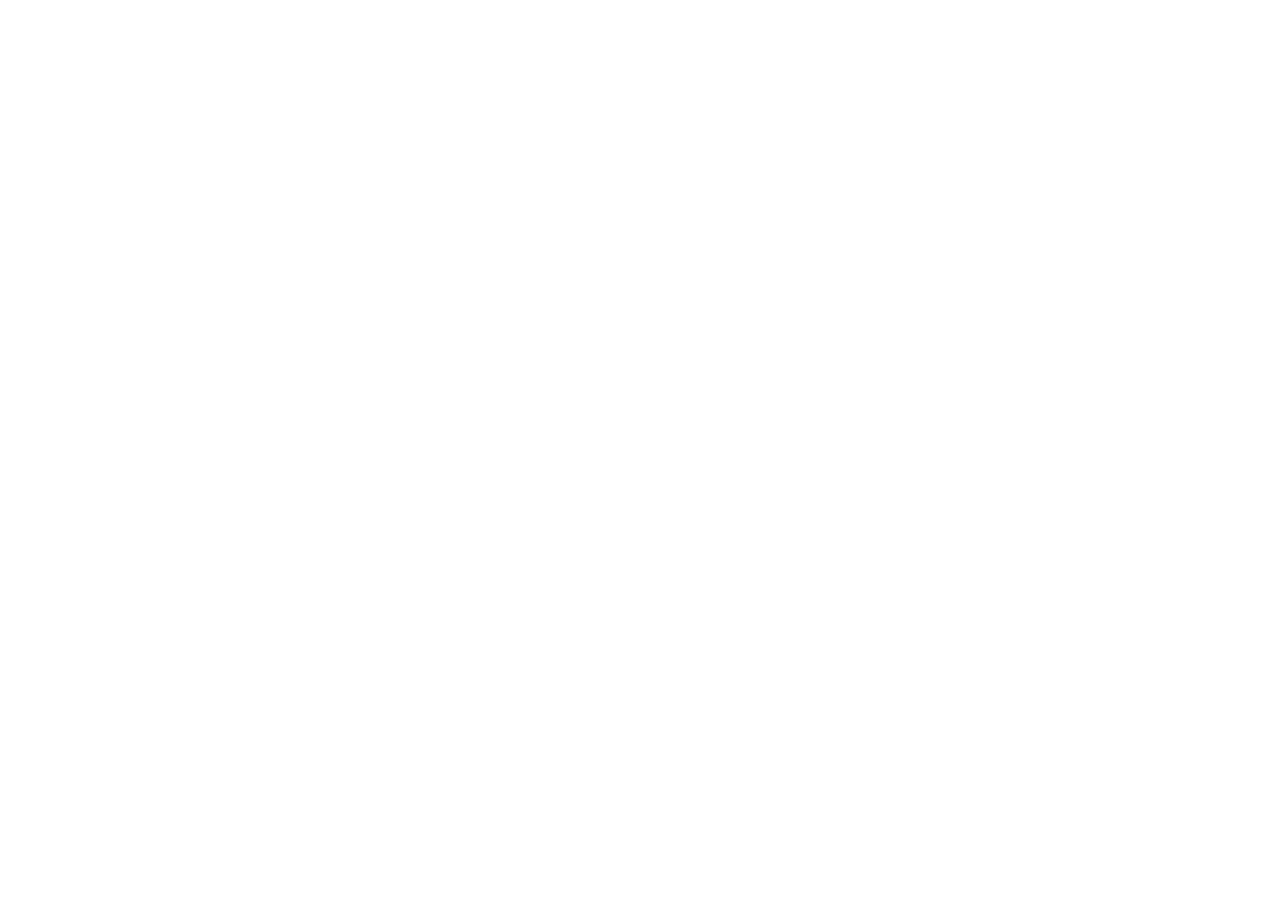
==== index.html @ 3d074563 "init project" ====
<!DOCTYPE html>
<html lang="en">

<head>
    <meta charset="UTF-8">
    <meta http-equiv="X-UA-Compatible" content="IE=edge">
    <meta name="viewport" content="width=device-width, initial-scale=1.0">
    <title>Document</title>
</head>

<body>

</body>

</html>
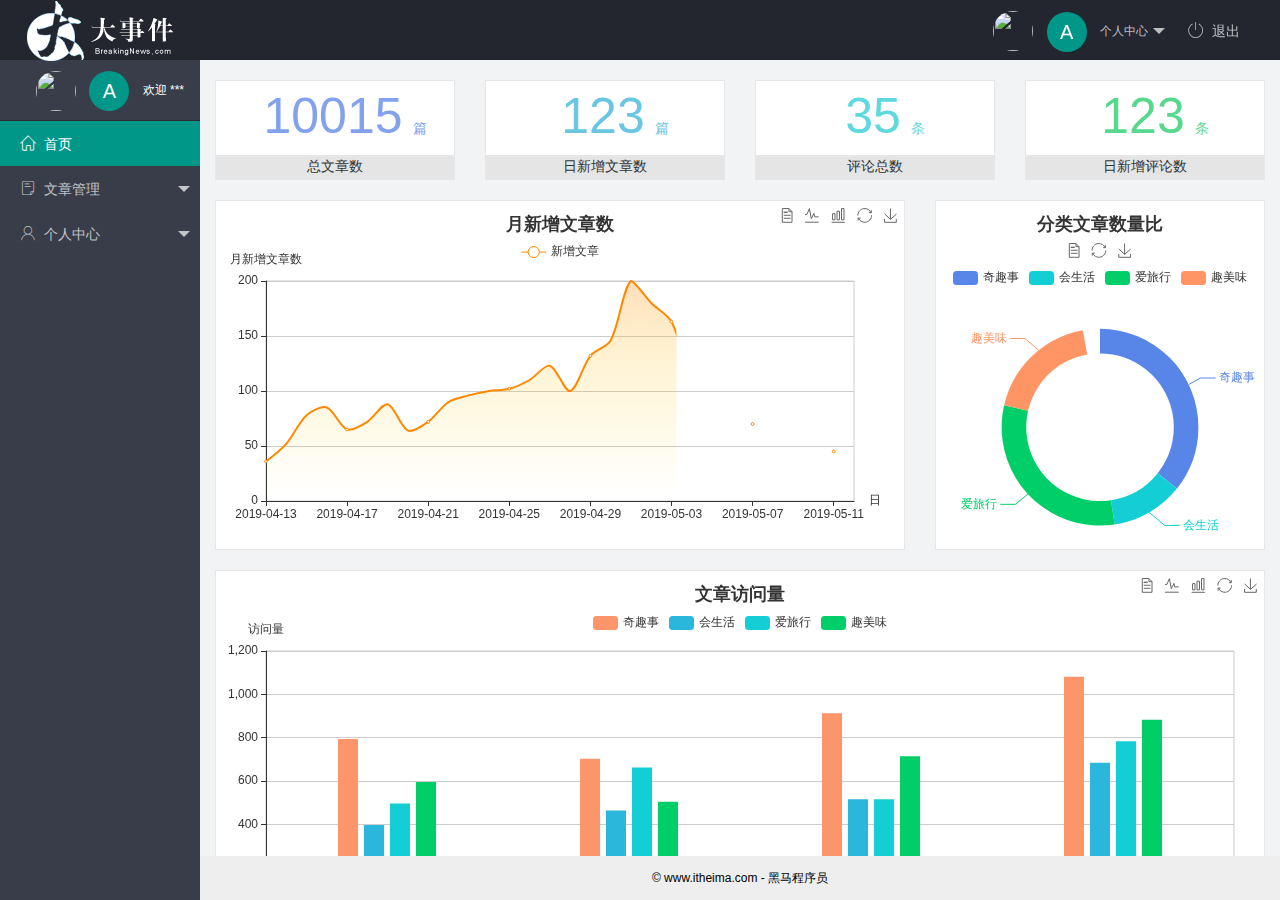
==== commit a4556f79: "init project" ====
--- a/index.html
+++ b/index.html
@@ -5,11 +5,103 @@
     <meta charset="UTF-8">
     <meta http-equiv="X-UA-Compatible" content="IE=edge">
     <meta name="viewport" content="width=device-width, initial-scale=1.0">
-    <title>Document</title>
+    <title>后台主页</title>
+    <!-- 导入 layui 的样式表 -->
+    <link rel="stylesheet" href="/assets/lib/layui/css/layui.css">
+    <!-- 导入第三方图标库 -->
+    <link rel="stylesheet" href="/assets/fonts/iconfont.css">
+    <!-- 导入自己的样式表 -->
+    <link rel="stylesheet" href="/assets/css/index.css">
 </head>
 
-<body>
+<body class="layui-layout-body">
+    <div class="layui-layout layui-layout-admin">
+        <div class="layui-header">
+            <div class="layui-logo">
+                <img src="/assets/images/logo.png" alt="" />
+            </div>
+            <!-- 头部区域（可配合layui已有的水平导航） -->
+            <ul class="layui-nav layui-layout-right">
+                <li class="layui-nav-item">
+                    <a href="javascript:;" class="userinfo">
+                        <img src="http://t.cn/RCzsdCq" class="layui-nav-img" />
+                        <span class="text-avatar">A</span>
+                        个人中心
+                    </a>
+                    <dl class="layui-nav-child">
+                        <dd><a href="">基本资料</a></dd>
+                        <dd><a href="">更换头像</a></dd>
+                        <dd><a href="">重置密码</a></dd>
+                    </dl>
+                </li>
+                <li class="layui-nav-item">
+                    <a href=""><span class="iconfont icon-tuichu"></span>退出</a>
+                </li>
+            </ul>
+        </div>
 
+        <div class="layui-side layui-bg-black">
+            <div class="layui-side-scroll">
+                <div class="userinfo">
+                    <img src="http://t.cn/RCzsdCq" class="layui-nav-img" />
+                    <span class="text-avatar">A</span>
+                    <span id="welcome">欢迎 ***</span>
+                </div>
+                <!-- 左侧导航区域（可配合layui已有的垂直导航） -->
+                <ul class="layui-nav layui-nav-tree" lay-shrink="all">
+                    <li class="layui-nav-item layui-this">
+                        <a href="/home/dashboard.html" target="fm"><span class="iconfont icon-home"></span>首页</a>
+                    </li>
+                    <li class="layui-nav-item">
+                        <a class="" href="javascript:;"><span class="iconfont icon-16"></span>文章管理</a>
+                        <dl class="layui-nav-child">
+                            <dd>
+                                <a href="javascript:;"><i class="layui-icon layui-icon-app"></i>文章类别</a>
+                            </dd>
+                            <dd>
+                                <a href="javascript:;"><i class="layui-icon layui-icon-app"></i>文章列表</a>
+                            </dd>
+                            <dd>
+                                <a href="javascript:;"><i class="layui-icon layui-icon-app"></i>发布文章</a>
+                            </dd>
+                        </dl>
+                    </li>
+                    <li class="layui-nav-item">
+                        <a href="javascript:;"><span class="iconfont icon-user"></span>个人中心</a>
+                        <dl class="layui-nav-child">
+                            <dd>
+                                <a href="javascript:;"><i class="layui-icon layui-icon-app"></i>基本资料</a>
+                            </dd>
+                            <dd>
+                                <a href="javascript:;"><i class="layui-icon layui-icon-app"></i>更换头像</a>
+                            </dd>
+                            <dd>
+                                <a href="javascript:;"><i class="layui-icon layui-icon-app"></i>重置密码</a>
+                            </dd>
+                        </dl>
+                    </li>
+                </ul>
+            </div>
+        </div>
+
+        <div class="layui-body">
+            <!-- 内容主体区域 -->
+            <iframe name="fm" src="/home/dashboard.html" frameborder="0"></iframe>
+        </div>
+
+        <div class="layui-footer">
+            <!-- 底部固定区域 -->
+            © www.itheima.com - 黑马程序员
+        </div>
+    </div>
+    <!-- 导入 layui 的JS文件 -->
+    <script src="/assets/lib/layui/layui.all.js"></script>
+    <!-- 导入 jQuery -->
+    <script src="/assets/lib/jquery.js"></script>
+    <!-- 导入自己封装的 baseAPI  -->
+    <script src="/assets/js/baseAPI.js"></script>
+    <!-- 导入自己的 js 文件 -->
+    <script src="/assets/js/index.js"></script>
 </body>
 
 </html>--- a/assets/lib/layui/css/layui.css
+++ b/assets/lib/layui/css/layui.css
@@ -0,0 +1,2 @@
+/** layui-v2.5.5 MIT License By https://www.layui.com */
+ .layui-inline,img{display:inline-block;vertical-align:middle}h1,h2,h3,h4,h5,h6{font-weight:400}.layui-edge,.layui-header,.layui-inline,.layui-main{position:relative}.layui-body,.layui-edge,.layui-elip{overflow:hidden}.layui-btn,.layui-edge,.layui-inline,img{vertical-align:middle}.layui-btn,.layui-disabled,.layui-icon,.layui-unselect{-moz-user-select:none;-webkit-user-select:none;-ms-user-select:none}.layui-elip,.layui-form-checkbox span,.layui-form-pane .layui-form-label{text-overflow:ellipsis;white-space:nowrap}.layui-breadcrumb,.layui-tree-btnGroup{visibility:hidden}blockquote,body,button,dd,div,dl,dt,form,h1,h2,h3,h4,h5,h6,input,li,ol,p,pre,td,textarea,th,ul{margin:0;padding:0;-webkit-tap-highlight-color:rgba(0,0,0,0)}a:active,a:hover{outline:0}img{border:none}li{list-style:none}table{border-collapse:collapse;border-spacing:0}h4,h5,h6{font-size:100%}button,input,optgroup,option,select,textarea{font-family:inherit;font-size:inherit;font-style:inherit;font-weight:inherit;outline:0}pre{white-space:pre-wrap;white-space:-moz-pre-wrap;white-space:-pre-wrap;white-space:-o-pre-wrap;word-wrap:break-word}body{line-height:24px;font:14px Helvetica Neue,Helvetica,PingFang SC,Tahoma,Arial,sans-serif}hr{height:1px;margin:10px 0;border:0;clear:both}a{color:#333;text-decoration:none}a:hover{color:#777}a cite{font-style:normal;*cursor:pointer}.layui-border-box,.layui-border-box *{box-sizing:border-box}.layui-box,.layui-box *{box-sizing:content-box}.layui-clear{clear:both;*zoom:1}.layui-clear:after{content:'\20';clear:both;*zoom:1;display:block;height:0}.layui-inline{*display:inline;*zoom:1}.layui-edge{display:inline-block;width:0;height:0;border-width:6px;border-style:dashed;border-color:transparent}.layui-edge-top{top:-4px;border-bottom-color:#999;border-bottom-style:solid}.layui-edge-right{border-left-color:#999;border-left-style:solid}.layui-edge-bottom{top:2px;border-top-color:#999;border-top-style:solid}.layui-edge-left{border-right-color:#999;border-right-style:solid}.layui-disabled,.layui-disabled:hover{color:#d2d2d2!important;cursor:not-allowed!important}.layui-circle{border-radius:100%}.layui-show{display:block!important}.layui-hide{display:none!important}@font-face{font-family:layui-icon;src:url(../font/iconfont.eot?v=250);src:url(../font/iconfont.eot?v=250#iefix) format('embedded-opentype'),url(../font/iconfont.woff2?v=250) format('woff2'),url(../font/iconfont.woff?v=250) format('woff'),url(../font/iconfont.ttf?v=250) format('truetype'),url(../font/iconfont.svg?v=250#layui-icon) format('svg')}.layui-icon{font-family:layui-icon!important;font-size:16px;font-style:normal;-webkit-font-smoothing:antialiased;-moz-osx-font-smoothing:grayscale}.layui-icon-reply-fill:before{content:"\e611"}.layui-icon-set-fill:before{content:"\e614"}.layui-icon-menu-fill:before{content:"\e60f"}.layui-icon-search:before{content:"\e615"}.layui-icon-share:before{content:"\e641"}.layui-icon-set-sm:before{content:"\e620"}.layui-icon-engine:before{content:"\e628"}.layui-icon-close:before{content:"\1006"}.layui-icon-close-fill:before{content:"\1007"}.layui-icon-chart-screen:before{content:"\e629"}.layui-icon-star:before{content:"\e600"}.layui-icon-circle-dot:before{content:"\e617"}.layui-icon-chat:before{content:"\e606"}.layui-icon-release:before{content:"\e609"}.layui-icon-list:before{content:"\e60a"}.layui-icon-chart:before{content:"\e62c"}.layui-icon-ok-circle:before{content:"\1005"}.layui-icon-layim-theme:before{content:"\e61b"}.layui-icon-table:before{content:"\e62d"}.layui-icon-right:before{content:"\e602"}.layui-icon-left:before{content:"\e603"}.layui-icon-cart-simple:before{content:"\e698"}.layui-icon-face-cry:before{content:"\e69c"}.layui-icon-face-smile:before{content:"\e6af"}.layui-icon-survey:before{content:"\e6b2"}.layui-icon-tree:before{content:"\e62e"}.layui-icon-upload-circle:before{content:"\e62f"}.layui-icon-add-circle:before{content:"\e61f"}.layui-icon-download-circle:before{content:"\e601"}.layui-icon-templeate-1:before{content:"\e630"}.layui-icon-util:before{content:"\e631"}.layui-icon-face-surprised:before{content:"\e664"}.layui-icon-edit:before{content:"\e642"}.layui-icon-speaker:before{content:"\e645"}.layui-icon-down:before{content:"\e61a"}.layui-icon-file:before{content:"\e621"}.layui-icon-layouts:before{content:"\e632"}.layui-icon-rate-half:before{content:"\e6c9"}.layui-icon-add-circle-fine:before{content:"\e608"}.layui-icon-prev-circle:before{content:"\e633"}.layui-icon-read:before{content:"\e705"}.layui-icon-404:before{content:"\e61c"}.layui-icon-carousel:before{content:"\e634"}.layui-icon-help:before{content:"\e607"}.layui-icon-code-circle:before{content:"\e635"}.layui-icon-water:before{content:"\e636"}.layui-icon-username:before{content:"\e66f"}.layui-icon-find-fill:before{content:"\e670"}.layui-icon-about:before{content:"\e60b"}.layui-icon-location:before{content:"\e715"}.layui-icon-up:before{content:"\e619"}.layui-icon-pause:before{content:"\e651"}.layui-icon-date:before{content:"\e637"}.layui-icon-layim-uploadfile:before{content:"\e61d"}.layui-icon-delete:before{content:"\e640"}.layui-icon-play:before{content:"\e652"}.layui-icon-top:before{content:"\e604"}.layui-icon-friends:before{content:"\e612"}.layui-icon-refresh-3:before{content:"\e9aa"}.layui-icon-ok:before{content:"\e605"}.layui-icon-layer:before{content:"\e638"}.layui-icon-face-smile-fine:before{content:"\e60c"}.layui-icon-dollar:before{content:"\e659"}.layui-icon-group:before{content:"\e613"}.layui-icon-layim-download:before{content:"\e61e"}.layui-icon-picture-fine:before{content:"\e60d"}.layui-icon-link:before{content:"\e64c"}.layui-icon-diamond:before{content:"\e735"}.layui-icon-log:before{content:"\e60e"}.layui-icon-rate-solid:before{content:"\e67a"}.layui-icon-fonts-del:before{content:"\e64f"}.layui-icon-unlink:before{content:"\e64d"}.layui-icon-fonts-clear:before{content:"\e639"}.layui-icon-triangle-r:before{content:"\e623"}.layui-icon-circle:before{content:"\e63f"}.layui-icon-radio:before{content:"\e643"}.layui-icon-align-center:before{content:"\e647"}.layui-icon-align-right:before{content:"\e648"}.layui-icon-align-left:before{content:"\e649"}.layui-icon-loading-1:before{content:"\e63e"}.layui-icon-return:before{content:"\e65c"}.layui-icon-fonts-strong:before{content:"\e62b"}.layui-icon-upload:before{content:"\e67c"}.layui-icon-dialogue:before{content:"\e63a"}.layui-icon-video:before{content:"\e6ed"}.layui-icon-headset:before{content:"\e6fc"}.layui-icon-cellphone-fine:before{content:"\e63b"}.layui-icon-add-1:before{content:"\e654"}.layui-icon-face-smile-b:before{content:"\e650"}.layui-icon-fonts-html:before{content:"\e64b"}.layui-icon-form:before{content:"\e63c"}.layui-icon-cart:before{content:"\e657"}.layui-icon-camera-fill:before{content:"\e65d"}.layui-icon-tabs:before{content:"\e62a"}.layui-icon-fonts-code:before{content:"\e64e"}.layui-icon-fire:before{content:"\e756"}.layui-icon-set:before{content:"\e716"}.layui-icon-fonts-u:before{content:"\e646"}.layui-icon-triangle-d:before{content:"\e625"}.layui-icon-tips:before{content:"\e702"}.layui-icon-picture:before{content:"\e64a"}.layui-icon-more-vertical:before{content:"\e671"}.layui-icon-flag:before{content:"\e66c"}.layui-icon-loading:before{content:"\e63d"}.layui-icon-fonts-i:before{content:"\e644"}.layui-icon-refresh-1:before{content:"\e666"}.layui-icon-rmb:before{content:"\e65e"}.layui-icon-home:before{content:"\e68e"}.layui-icon-user:before{content:"\e770"}.layui-icon-notice:before{content:"\e667"}.layui-icon-login-weibo:before{content:"\e675"}.layui-icon-voice:before{content:"\e688"}.layui-icon-upload-drag:before{content:"\e681"}.layui-icon-login-qq:before{content:"\e676"}.layui-icon-snowflake:before{content:"\e6b1"}.layui-icon-file-b:before{content:"\e655"}.layui-icon-template:before{content:"\e663"}.layui-icon-auz:before{content:"\e672"}.layui-icon-console:before{content:"\e665"}.layui-icon-app:before{content:"\e653"}.layui-icon-prev:before{content:"\e65a"}.layui-icon-website:before{content:"\e7ae"}.layui-icon-next:before{content:"\e65b"}.layui-icon-component:before{content:"\e857"}.layui-icon-more:before{content:"\e65f"}.layui-icon-login-wechat:before{content:"\e677"}.layui-icon-shrink-right:before{content:"\e668"}.layui-icon-spread-left:before{content:"\e66b"}.layui-icon-camera:before{content:"\e660"}.layui-icon-note:before{content:"\e66e"}.layui-icon-refresh:before{content:"\e669"}.layui-icon-female:before{content:"\e661"}.layui-icon-male:before{content:"\e662"}.layui-icon-password:before{content:"\e673"}.layui-icon-senior:before{content:"\e674"}.layui-icon-theme:before{content:"\e66a"}.layui-icon-tread:before{content:"\e6c5"}.layui-icon-praise:before{content:"\e6c6"}.layui-icon-star-fill:before{content:"\e658"}.layui-icon-rate:before{content:"\e67b"}.layui-icon-template-1:before{content:"\e656"}.layui-icon-vercode:before{content:"\e679"}.layui-icon-cellphone:before{content:"\e678"}.layui-icon-screen-full:before{content:"\e622"}.layui-icon-screen-restore:before{content:"\e758"}.layui-icon-cols:before{content:"\e610"}.layui-icon-export:before{content:"\e67d"}.layui-icon-print:before{content:"\e66d"}.layui-icon-slider:before{content:"\e714"}.layui-icon-addition:before{content:"\e624"}.layui-icon-subtraction:before{content:"\e67e"}.layui-icon-service:before{content:"\e626"}.layui-icon-transfer:before{content:"\e691"}.layui-main{width:1140px;margin:0 auto}.layui-header{z-index:1000;height:60px}.layui-header a:hover{transition:all .5s;-webkit-transition:all .5s}.layui-side{position:fixed;left:0;top:0;bottom:0;z-index:999;width:200px;overflow-x:hidden}.layui-side-scroll{position:relative;width:220px;height:100%;overflow-x:hidden}.layui-body{position:absolute;left:200px;right:0;top:0;bottom:0;z-index:998;width:auto;overflow-y:auto;box-sizing:border-box}.layui-layout-body{overflow:hidden}.layui-layout-admin .layui-header{background-color:#23262E}.layui-layout-admin .layui-side{top:60px;width:200px;overflow-x:hidden}.layui-layout-admin .layui-body{position:fixed;top:60px;bottom:44px}.layui-layout-admin .layui-main{width:auto;margin:0 15px}.layui-layout-admin .layui-footer{position:fixed;left:200px;right:0;bottom:0;height:44px;line-height:44px;padding:0 15px;background-color:#eee}.layui-layout-admin .layui-logo{position:absolute;left:0;top:0;width:200px;height:100%;line-height:60px;text-align:center;color:#009688;font-size:16px}.layui-layout-admin .layui-header .layui-nav{background:0 0}.layui-layout-left{position:absolute!important;left:200px;top:0}.layui-layout-right{position:absolute!important;right:0;top:0}.layui-container{position:relative;margin:0 auto;padding:0 15px;box-sizing:border-box}.layui-fluid{position:relative;margin:0 auto;padding:0 15px}.layui-row:after,.layui-row:before{content:'';display:block;clear:both}.layui-col-lg1,.layui-col-lg10,.layui-col-lg11,.layui-col-lg12,.layui-col-lg2,.layui-col-lg3,.layui-col-lg4,.layui-col-lg5,.layui-col-lg6,.layui-col-lg7,.layui-col-lg8,.layui-col-lg9,.layui-col-md1,.layui-col-md10,.layui-col-md11,.layui-col-md12,.layui-col-md2,.layui-col-md3,.layui-col-md4,.layui-col-md5,.layui-col-md6,.layui-col-md7,.layui-col-md8,.layui-col-md9,.layui-col-sm1,.layui-col-sm10,.layui-col-sm11,.layui-col-sm12,.layui-col-sm2,.layui-col-sm3,.layui-col-sm4,.layui-col-sm5,.layui-col-sm6,.layui-col-sm7,.layui-col-sm8,.layui-col-sm9,.layui-col-xs1,.layui-col-xs10,.layui-col-xs11,.layui-col-xs12,.layui-col-xs2,.layui-col-xs3,.layui-col-xs4,.layui-col-xs5,.layui-col-xs6,.layui-col-xs7,.layui-col-xs8,.layui-col-xs9{position:relative;display:block;box-sizing:border-box}.layui-col-xs1,.layui-col-xs10,.layui-col-xs11,.layui-col-xs12,.layui-col-xs2,.layui-col-xs3,.layui-col-xs4,.layui-col-xs5,.layui-col-xs6,.layui-col-xs7,.layui-col-xs8,.layui-col-xs9{float:left}.layui-col-xs1{width:8.33333333%}.layui-col-xs2{width:16.66666667%}.layui-col-xs3{width:25%}.layui-col-xs4{width:33.33333333%}.layui-col-xs5{width:41.66666667%}.layui-col-xs6{width:50%}.layui-col-xs7{width:58.33333333%}.layui-col-xs8{width:66.66666667%}.layui-col-xs9{width:75%}.layui-col-xs10{width:83.33333333%}.layui-col-xs11{width:91.66666667%}.layui-col-xs12{width:100%}.layui-col-xs-offset1{margin-left:8.33333333%}.layui-col-xs-offset2{margin-left:16.66666667%}.layui-col-xs-offset3{margin-left:25%}.layui-col-xs-offset4{margin-left:33.33333333%}.layui-col-xs-offset5{margin-left:41.66666667%}.layui-col-xs-offset6{margin-left:50%}.layui-col-xs-offset7{margin-left:58.33333333%}.layui-col-xs-offset8{margin-left:66.66666667%}.layui-col-xs-offset9{margin-left:75%}.layui-col-xs-offset10{margin-left:83.33333333%}.layui-col-xs-offset11{margin-left:91.66666667%}.layui-col-xs-offset12{margin-left:100%}@media screen and (max-width:768px){.layui-hide-xs{display:none!important}.layui-show-xs-block{display:block!important}.layui-show-xs-inline{display:inline!important}.layui-show-xs-inline-block{display:inline-block!important}}@media screen and (min-width:768px){.layui-container{width:750px}.layui-hide-sm{display:none!important}.layui-show-sm-block{display:block!important}.layui-show-sm-inline{display:inline!important}.layui-show-sm-inline-block{display:inline-block!important}.layui-col-sm1,.layui-col-sm10,.layui-col-sm11,.layui-col-sm12,.layui-col-sm2,.layui-col-sm3,.layui-col-sm4,.layui-col-sm5,.layui-col-sm6,.layui-col-sm7,.layui-col-sm8,.layui-col-sm9{float:left}.layui-col-sm1{width:8.33333333%}.layui-col-sm2{width:16.66666667%}.layui-col-sm3{width:25%}.layui-col-sm4{width:33.33333333%}.layui-col-sm5{width:41.66666667%}.layui-col-sm6{width:50%}.layui-col-sm7{width:58.33333333%}.layui-col-sm8{width:66.66666667%}.layui-col-sm9{width:75%}.layui-col-sm10{width:83.33333333%}.layui-col-sm11{width:91.66666667%}.layui-col-sm12{width:100%}.layui-col-sm-offset1{margin-left:8.33333333%}.layui-col-sm-offset2{margin-left:16.66666667%}.layui-col-sm-offset3{margin-left:25%}.layui-col-sm-offset4{margin-left:33.33333333%}.layui-col-sm-offset5{margin-left:41.66666667%}.layui-col-sm-offset6{margin-left:50%}.layui-col-sm-offset7{margin-left:58.33333333%}.layui-col-sm-offset8{margin-left:66.66666667%}.layui-col-sm-offset9{margin-left:75%}.layui-col-sm-offset10{margin-left:83.33333333%}.layui-col-sm-offset11{margin-left:91.66666667%}.layui-col-sm-offset12{margin-left:100%}}@media screen and (min-width:992px){.layui-container{width:970px}.layui-hide-md{display:none!important}.layui-show-md-block{display:block!important}.layui-show-md-inline{display:inline!important}.layui-show-md-inline-block{display:inline-block!important}.layui-col-md1,.layui-col-md10,.layui-col-md11,.layui-col-md12,.layui-col-md2,.layui-col-md3,.layui-col-md4,.layui-col-md5,.layui-col-md6,.layui-col-md7,.layui-col-md8,.layui-col-md9{float:left}.layui-col-md1{width:8.33333333%}.layui-col-md2{width:16.66666667%}.layui-col-md3{width:25%}.layui-col-md4{width:33.33333333%}.layui-col-md5{width:41.66666667%}.layui-col-md6{width:50%}.layui-col-md7{width:58.33333333%}.layui-col-md8{width:66.66666667%}.layui-col-md9{width:75%}.layui-col-md10{width:83.33333333%}.layui-col-md11{width:91.66666667%}.layui-col-md12{width:100%}.layui-col-md-offset1{margin-left:8.33333333%}.layui-col-md-offset2{margin-left:16.66666667%}.layui-col-md-offset3{margin-left:25%}.layui-col-md-offset4{margin-left:33.33333333%}.layui-col-md-offset5{margin-left:41.66666667%}.layui-col-md-offset6{margin-left:50%}.layui-col-md-offset7{margin-left:58.33333333%}.layui-col-md-offset8{margin-left:66.66666667%}.layui-col-md-offset9{margin-left:75%}.layui-col-md-offset10{margin-left:83.33333333%}.layui-col-md-offset11{margin-left:91.66666667%}.layui-col-md-offset12{margin-left:100%}}@media screen and (min-width:1200px){.layui-container{width:1170px}.layui-hide-lg{display:none!important}.layui-show-lg-block{display:block!important}.layui-show-lg-inline{display:inline!important}.layui-show-lg-inline-block{display:inline-block!important}.layui-col-lg1,.layui-col-lg10,.layui-col-lg11,.layui-col-lg12,.layui-col-lg2,.layui-col-lg3,.layui-col-lg4,.layui-col-lg5,.layui-col-lg6,.layui-col-lg7,.layui-col-lg8,.layui-col-lg9{float:left}.layui-col-lg1{width:8.33333333%}.layui-col-lg2{width:16.66666667%}.layui-col-lg3{width:25%}.layui-col-lg4{width:33.33333333%}.layui-col-lg5{width:41.66666667%}.layui-col-lg6{width:50%}.layui-col-lg7{width:58.33333333%}.layui-col-lg8{width:66.66666667%}.layui-col-lg9{width:75%}.layui-col-lg10{width:83.33333333%}.layui-col-lg11{width:91.66666667%}.layui-col-lg12{width:100%}.layui-col-lg-offset1{margin-left:8.33333333%}.layui-col-lg-offset2{margin-left:16.66666667%}.layui-col-lg-offset3{margin-left:25%}.layui-col-lg-offset4{margin-left:33.33333333%}.layui-col-lg-offset5{margin-left:41.66666667%}.layui-col-lg-offset6{margin-left:50%}.layui-col-lg-offset7{margin-left:58.33333333%}.layui-col-lg-offset8{margin-left:66.66666667%}.layui-col-lg-offset9{margin-left:75%}.layui-col-lg-offset10{margin-left:83.33333333%}.layui-col-lg-offset11{margin-left:91.66666667%}.layui-col-lg-offset12{margin-left:100%}}.layui-col-space1{margin:-.5px}.layui-col-space1>*{padding:.5px}.layui-col-space3{margin:-1.5px}.layui-col-space3>*{padding:1.5px}.layui-col-space5{margin:-2.5px}.layui-col-space5>*{padding:2.5px}.layui-col-space8{margin:-3.5px}.layui-col-space8>*{padding:3.5px}.layui-col-space10{margin:-5px}.layui-col-space10>*{padding:5px}.layui-col-space12{margin:-6px}.layui-col-space12>*{padding:6px}.layui-col-space15{margin:-7.5px}.layui-col-space15>*{padding:7.5px}.layui-col-space18{margin:-9px}.layui-col-space18>*{padding:9px}.layui-col-space20{margin:-10px}.layui-col-space20>*{padding:10px}.layui-col-space22{margin:-11px}.layui-col-space22>*{padding:11px}.layui-col-space25{margin:-12.5px}.layui-col-space25>*{padding:12.5px}.layui-col-space30{margin:-15px}.layui-col-space30>*{padding:15px}.layui-btn,.layui-input,.layui-select,.layui-textarea,.layui-upload-button{outline:0;-webkit-appearance:none;transition:all .3s;-webkit-transition:all .3s;box-sizing:border-box}.layui-elem-quote{margin-bottom:10px;padding:15px;line-height:22px;border-left:5px solid #009688;border-radius:0 2px 2px 0;background-color:#f2f2f2}.layui-quote-nm{border-style:solid;border-width:1px 1px 1px 5px;background:0 0}.layui-elem-field{margin-bottom:10px;padding:0;border-width:1px;border-style:solid}.layui-elem-field legend{margin-left:20px;padding:0 10px;font-size:20px;font-weight:300}.layui-field-title{margin:10px 0 20px;border-width:1px 0 0}.layui-field-box{padding:10px 15px}.layui-field-title .layui-field-box{padding:10px 0}.layui-progress{position:relative;height:6px;border-radius:20px;background-color:#e2e2e2}.layui-progress-bar{position:absolute;left:0;top:0;width:0;max-width:100%;height:6px;border-radius:20px;text-align:right;background-color:#5FB878;transition:all .3s;-webkit-transition:all .3s}.layui-progress-big,.layui-progress-big .layui-progress-bar{height:18px;line-height:18px}.layui-progress-text{position:relative;top:-20px;line-height:18px;font-size:12px;color:#666}.layui-progress-big .layui-progress-text{position:static;padding:0 10px;color:#fff}.layui-collapse{border-width:1px;border-style:solid;border-radius:2px}.layui-colla-content,.layui-colla-item{border-top-width:1px;border-top-style:solid}.layui-colla-item:first-child{border-top:none}.layui-colla-title{position:relative;height:42px;line-height:42px;padding:0 15px 0 35px;color:#333;background-color:#f2f2f2;cursor:pointer;font-size:14px;overflow:hidden}.layui-colla-content{display:none;padding:10px 15px;line-height:22px;color:#666}.layui-colla-icon{position:absolute;left:15px;top:0;font-size:14px}.layui-card{margin-bottom:15px;border-radius:2px;background-color:#fff;box-shadow:0 1px 2px 0 rgba(0,0,0,.05)}.layui-card:last-child{margin-bottom:0}.layui-card-header{position:relative;height:42px;line-height:42px;padding:0 15px;border-bottom:1px solid #f6f6f6;color:#333;border-radius:2px 2px 0 0;font-size:14px}.layui-bg-black,.layui-bg-blue,.layui-bg-cyan,.layui-bg-green,.layui-bg-orange,.layui-bg-red{color:#fff!important}.layui-card-body{position:relative;padding:10px 15px;line-height:24px}.layui-card-body[pad15]{padding:15px}.layui-card-body[pad20]{padding:20px}.layui-card-body .layui-table{margin:5px 0}.layui-card .layui-tab{margin:0}.layui-panel-window{position:relative;padding:15px;border-radius:0;border-top:5px solid #E6E6E6;background-color:#fff}.layui-auxiliar-moving{position:fixed;left:0;right:0;top:0;bottom:0;width:100%;height:100%;background:0 0;z-index:9999999999}.layui-form-label,.layui-form-mid,.layui-form-select,.layui-input-block,.layui-input-inline,.layui-textarea{position:relative}.layui-bg-red{background-color:#FF5722!important}.layui-bg-orange{background-color:#FFB800!important}.layui-bg-green{background-color:#009688!important}.layui-bg-cyan{background-color:#2F4056!important}.layui-bg-blue{background-color:#1E9FFF!important}.layui-bg-black{background-color:#393D49!important}.layui-bg-gray{background-color:#eee!important;color:#666!important}.layui-badge-rim,.layui-colla-content,.layui-colla-item,.layui-collapse,.layui-elem-field,.layui-form-pane .layui-form-item[pane],.layui-form-pane .layui-form-label,.layui-input,.layui-layedit,.layui-layedit-tool,.layui-quote-nm,.layui-select,.layui-tab-bar,.layui-tab-card,.layui-tab-title,.layui-tab-title .layui-this:after,.layui-textarea{border-color:#e6e6e6}.layui-timeline-item:before,hr{background-color:#e6e6e6}.layui-text{line-height:22px;font-size:14px;color:#666}.layui-text h1,.layui-text h2,.layui-text h3{font-weight:500;color:#333}.layui-text h1{font-size:30px}.layui-text h2{font-size:24px}.layui-text h3{font-size:18px}.layui-text a:not(.layui-btn){color:#01AAED}.layui-text a:not(.layui-btn):hover{text-decoration:underline}.layui-text ul{padding:5px 0 5px 15px}.layui-text ul li{margin-top:5px;list-style-type:disc}.layui-text em,.layui-word-aux{color:#999!important;padding:0 5px!important}.layui-btn{display:inline-block;height:38px;line-height:38px;padding:0 18px;background-color:#009688;color:#fff;white-space:nowrap;text-align:center;font-size:14px;border:none;border-radius:2px;cursor:pointer}.layui-btn:hover{opacity:.8;filter:alpha(opacity=80);color:#fff}.layui-btn:active{opacity:1;filter:alpha(opacity=100)}.layui-btn+.layui-btn{margin-left:10px}.layui-btn-container{font-size:0}.layui-btn-container .layui-btn{margin-right:10px;margin-bottom:10px}.layui-btn-container .layui-btn+.layui-btn{margin-left:0}.layui-table .layui-btn-container .layui-btn{margin-bottom:9px}.layui-btn-radius{border-radius:100px}.layui-btn .layui-icon{margin-right:3px;font-size:18px;vertical-align:bottom;vertical-align:middle\9}.layui-btn-primary{border:1px solid #C9C9C9;background-color:#fff;color:#555}.layui-btn-primary:hover{border-color:#009688;color:#333}.layui-btn-normal{background-color:#1E9FFF}.layui-btn-warm{background-color:#FFB800}.layui-btn-danger{background-color:#FF5722}.layui-btn-checked{background-color:#5FB878}.layui-btn-disabled,.layui-btn-disabled:active,.layui-btn-disabled:hover{border:1px solid #e6e6e6;background-color:#FBFBFB;color:#C9C9C9;cursor:not-allowed;opacity:1}.layui-btn-lg{height:44px;line-height:44px;padding:0 25px;font-size:16px}.layui-btn-sm{height:30px;line-height:30px;padding:0 10px;font-size:12px}.layui-btn-sm i{font-size:16px!important}.layui-btn-xs{height:22px;line-height:22px;padding:0 5px;font-size:12px}.layui-btn-xs i{font-size:14px!important}.layui-btn-group{display:inline-block;vertical-align:middle;font-size:0}.layui-btn-group .layui-btn{margin-left:0!important;margin-right:0!important;border-left:1px solid rgba(255,255,255,.5);border-radius:0}.layui-btn-group .layui-btn-primary{border-left:none}.layui-btn-group .layui-btn-primary:hover{border-color:#C9C9C9;color:#009688}.layui-btn-group .layui-btn:first-child{border-left:none;border-radius:2px 0 0 2px}.layui-btn-group .layui-btn-primary:first-child{border-left:1px solid #c9c9c9}.layui-btn-group .layui-btn:last-child{border-radius:0 2px 2px 0}.layui-btn-group .layui-btn+.layui-btn{margin-left:0}.layui-btn-group+.layui-btn-group{margin-left:10px}.layui-btn-fluid{width:100%}.layui-input,.layui-select,.layui-textarea{height:38px;line-height:1.3;line-height:38px\9;border-width:1px;border-style:solid;background-color:#fff;border-radius:2px}.layui-input::-webkit-input-placeholder,.layui-select::-webkit-input-placeholder,.layui-textarea::-webkit-input-placeholder{line-height:1.3}.layui-input,.layui-textarea{display:block;width:100%;padding-left:10px}.layui-input:hover,.layui-textarea:hover{border-color:#D2D2D2!important}.layui-input:focus,.layui-textarea:focus{border-color:#C9C9C9!important}.layui-textarea{min-height:100px;height:auto;line-height:20px;padding:6px 10px;resize:vertical}.layui-select{padding:0 10px}.layui-form input[type=checkbox],.layui-form input[type=radio],.layui-form select{display:none}.layui-form [lay-ignore]{display:initial}.layui-form-item{margin-bottom:15px;clear:both;*zoom:1}.layui-form-item:after{content:'\20';clear:both;*zoom:1;display:block;height:0}.layui-form-label{float:left;display:block;padding:9px 15px;width:80px;font-weight:400;line-height:20px;text-align:right}.layui-form-label-col{display:block;float:none;padding:9px 0;line-height:20px;text-align:left}.layui-form-item .layui-inline{margin-bottom:5px;margin-right:10px}.layui-input-block{margin-left:110px;min-height:36px}.layui-input-inline{display:inline-block;vertical-align:middle}.layui-form-item .layui-input-inline{float:left;width:190px;margin-right:10px}.layui-form-text .layui-input-inline{width:auto}.layui-form-mid{float:left;display:block;padding:9px 0!important;line-height:20px;margin-right:10px}.layui-form-danger+.layui-form-select .layui-input,.layui-form-danger:focus{border-color:#FF5722!important}.layui-form-select .layui-input{padding-right:30px;cursor:pointer}.layui-form-select .layui-edge{position:absolute;right:10px;top:50%;margin-top:-3px;cursor:pointer;border-width:6px;border-top-color:#c2c2c2;border-top-style:solid;transition:all .3s;-webkit-transition:all .3s}.layui-form-select dl{display:none;position:absolute;left:0;top:42px;padding:5px 0;z-index:899;min-width:100%;border:1px solid #d2d2d2;max-height:300px;overflow-y:auto;background-color:#fff;border-radius:2px;box-shadow:0 2px 4px rgba(0,0,0,.12);box-sizing:border-box}.layui-form-select dl dd,.layui-form-select dl dt{padding:0 10px;line-height:36px;white-space:nowrap;overflow:hidden;text-overflow:ellipsis}.layui-form-select dl dt{font-size:12px;color:#999}.layui-form-select dl dd{cursor:pointer}.layui-form-select dl dd:hover{background-color:#f2f2f2;-webkit-transition:.5s all;transition:.5s all}.layui-form-select .layui-select-group dd{padding-left:20px}.layui-form-select dl dd.layui-select-tips{padding-left:10px!important;color:#999}.layui-form-select dl dd.layui-this{background-color:#5FB878;color:#fff}.layui-form-checkbox,.layui-form-select dl dd.layui-disabled{background-color:#fff}.layui-form-selected dl{display:block}.layui-form-checkbox,.layui-form-checkbox *,.layui-form-switch{display:inline-block;vertical-align:middle}.layui-form-selected .layui-edge{margin-top:-9px;-webkit-transform:rotate(180deg);transform:rotate(180deg);margin-top:-3px\9}:root .layui-form-selected .layui-edge{margin-top:-9px\0/IE9}.layui-form-selectup dl{top:auto;bottom:42px}.layui-select-none{margin:5px 0;text-align:center;color:#999}.layui-select-disabled .layui-disabled{border-color:#eee!important}.layui-select-disabled .layui-edge{border-top-color:#d2d2d2}.layui-form-checkbox{position:relative;height:30px;line-height:30px;margin-right:10px;padding-right:30px;cursor:pointer;font-size:0;-webkit-transition:.1s linear;transition:.1s linear;box-sizing:border-box}.layui-form-checkbox span{padding:0 10px;height:100%;font-size:14px;border-radius:2px 0 0 2px;background-color:#d2d2d2;color:#fff;overflow:hidden}.layui-form-checkbox:hover span{background-color:#c2c2c2}.layui-form-checkbox i{position:absolute;right:0;top:0;width:30px;height:28px;border:1px solid #d2d2d2;border-left:none;border-radius:0 2px 2px 0;color:#fff;font-size:20px;text-align:center}.layui-form-checkbox:hover i{border-color:#c2c2c2;color:#c2c2c2}.layui-form-checked,.layui-form-checked:hover{border-color:#5FB878}.layui-form-checked span,.layui-form-checked:hover span{background-color:#5FB878}.layui-form-checked i,.layui-form-checked:hover i{color:#5FB878}.layui-form-item .layui-form-checkbox{margin-top:4px}.layui-form-checkbox[lay-skin=primary]{height:auto!important;line-height:normal!important;min-width:18px;min-height:18px;border:none!important;margin-right:0;padding-left:28px;padding-right:0;background:0 0}.layui-form-checkbox[lay-skin=primary] span{padding-left:0;padding-right:15px;line-height:18px;background:0 0;color:#666}.layui-form-checkbox[lay-skin=primary] i{right:auto;left:0;width:16px;height:16px;line-height:16px;border:1px solid #d2d2d2;font-size:12px;border-radius:2px;background-color:#fff;-webkit-transition:.1s linear;transition:.1s linear}.layui-form-checkbox[lay-skin=primary]:hover i{border-color:#5FB878;color:#fff}.layui-form-checked[lay-skin=primary] i{border-color:#5FB878!important;background-color:#5FB878;color:#fff}.layui-checkbox-disbaled[lay-skin=primary] span{background:0 0!important;color:#c2c2c2}.layui-checkbox-disbaled[lay-skin=primary]:hover i{border-color:#d2d2d2}.layui-form-item .layui-form-checkbox[lay-skin=primary]{margin-top:10px}.layui-form-switch{position:relative;height:22px;line-height:22px;min-width:35px;padding:0 5px;margin-top:8px;border:1px solid #d2d2d2;border-radius:20px;cursor:pointer;background-color:#fff;-webkit-transition:.1s linear;transition:.1s linear}.layui-form-switch i{position:absolute;left:5px;top:3px;width:16px;height:16px;border-radius:20px;background-color:#d2d2d2;-webkit-transition:.1s linear;transition:.1s linear}.layui-form-switch em{position:relative;top:0;width:25px;margin-left:21px;padding:0!important;text-align:center!important;color:#999!important;font-style:normal!important;font-size:12px}.layui-form-onswitch{border-color:#5FB878;background-color:#5FB878}.layui-checkbox-disbaled,.layui-checkbox-disbaled i{border-color:#e2e2e2!important}.layui-form-onswitch i{left:100%;margin-left:-21px;background-color:#fff}.layui-form-onswitch em{margin-left:5px;margin-right:21px;color:#fff!important}.layui-checkbox-disbaled span{background-color:#e2e2e2!important}.layui-checkbox-disbaled:hover i{color:#fff!important}[lay-radio]{display:none}.layui-form-radio,.layui-form-radio *{display:inline-block;vertical-align:middle}.layui-form-radio{line-height:28px;margin:6px 10px 0 0;padding-right:10px;cursor:pointer;font-size:0}.layui-form-radio *{font-size:14px}.layui-form-radio>i{margin-right:8px;font-size:22px;color:#c2c2c2}.layui-form-radio>i:hover,.layui-form-radioed>i{color:#5FB878}.layui-radio-disbaled>i{color:#e2e2e2!important}.layui-form-pane .layui-form-label{width:110px;padding:8px 15px;height:38px;line-height:20px;border-width:1px;border-style:solid;border-radius:2px 0 0 2px;text-align:center;background-color:#FBFBFB;overflow:hidden;box-sizing:border-box}.layui-form-pane .layui-input-inline{margin-left:-1px}.layui-form-pane .layui-input-block{margin-left:110px;left:-1px}.layui-form-pane .layui-input{border-radius:0 2px 2px 0}.layui-form-pane .layui-form-text .layui-form-label{float:none;width:100%;border-radius:2px;box-sizing:border-box;text-align:left}.layui-form-pane .layui-form-text .layui-input-inline{display:block;margin:0;top:-1px;clear:both}.layui-form-pane .layui-form-text .layui-input-block{margin:0;left:0;top:-1px}.layui-form-pane .layui-form-text .layui-textarea{min-height:100px;border-radius:0 0 2px 2px}.layui-form-pane .layui-form-checkbox{margin:4px 0 4px 10px}.layui-form-pane .layui-form-radio,.layui-form-pane .layui-form-switch{margin-top:6px;margin-left:10px}.layui-form-pane .layui-form-item[pane]{position:relative;border-width:1px;border-style:solid}.layui-form-pane .layui-form-item[pane] .layui-form-label{position:absolute;left:0;top:0;height:100%;border-width:0 1px 0 0}.layui-form-pane .layui-form-item[pane] .layui-input-inline{margin-left:110px}@media screen and (max-width:450px){.layui-form-item .layui-form-label{text-overflow:ellipsis;overflow:hidden;white-space:nowrap}.layui-form-item .layui-inline{display:block;margin-right:0;margin-bottom:20px;clear:both}.layui-form-item .layui-inline:after{content:'\20';clear:both;display:block;height:0}.layui-form-item .layui-input-inline{display:block;float:none;left:-3px;width:auto;margin:0 0 10px 112px}.layui-form-item .layui-input-inline+.layui-form-mid{margin-left:110px;top:-5px;padding:0}.layui-form-item .layui-form-checkbox{margin-right:5px;margin-bottom:5px}}.layui-layedit{border-width:1px;border-style:solid;border-radius:2px}.layui-layedit-tool{padding:3px 5px;border-bottom-width:1px;border-bottom-style:solid;font-size:0}.layedit-tool-fixed{position:fixed;top:0;border-top:1px solid #e2e2e2}.layui-layedit-tool .layedit-tool-mid,.layui-layedit-tool .layui-icon{display:inline-block;vertical-align:middle;text-align:center;font-size:14px}.layui-layedit-tool .layui-icon{position:relative;width:32px;height:30px;line-height:30px;margin:3px 5px;color:#777;cursor:pointer;border-radius:2px}.layui-layedit-tool .layui-icon:hover{color:#393D49}.layui-layedit-tool .layui-icon:active{color:#000}.layui-layedit-tool .layedit-tool-active{background-color:#e2e2e2;color:#000}.layui-layedit-tool .layui-disabled,.layui-layedit-tool .layui-disabled:hover{color:#d2d2d2;cursor:not-allowed}.layui-layedit-tool .layedit-tool-mid{width:1px;height:18px;margin:0 10px;background-color:#d2d2d2}.layedit-tool-html{width:50px!important;font-size:30px!important}.layedit-tool-b,.layedit-tool-code,.layedit-tool-help{font-size:16px!important}.layedit-tool-d,.layedit-tool-face,.layedit-tool-image,.layedit-tool-unlink{font-size:18px!important}.layedit-tool-image input{position:absolute;font-size:0;left:0;top:0;width:100%;height:100%;opacity:.01;filter:Alpha(opacity=1);cursor:pointer}.layui-layedit-iframe iframe{display:block;width:100%}#LAY_layedit_code{overflow:hidden}.layui-laypage{display:inline-block;*display:inline;*zoom:1;vertical-align:middle;margin:10px 0;font-size:0}.layui-laypage>a:first-child,.layui-laypage>a:first-child em{border-radius:2px 0 0 2px}.layui-laypage>a:last-child,.layui-laypage>a:last-child em{border-radius:0 2px 2px 0}.layui-laypage>:first-child{margin-left:0!important}.layui-laypage>:last-child{margin-right:0!important}.layui-laypage a,.layui-laypage button,.layui-laypage input,.layui-laypage select,.layui-laypage span{border:1px solid #e2e2e2}.layui-laypage a,.layui-laypage span{display:inline-block;*display:inline;*zoom:1;vertical-align:middle;padding:0 15px;height:28px;line-height:28px;margin:0 -1px 5px 0;background-color:#fff;color:#333;font-size:12px}.layui-flow-more a *,.layui-laypage input,.layui-table-view select[lay-ignore]{display:inline-block}.layui-laypage a:hover{color:#009688}.layui-laypage em{font-style:normal}.layui-laypage .layui-laypage-spr{color:#999;font-weight:700}.layui-laypage a{text-decoration:none}.layui-laypage .layui-laypage-curr{position:relative}.layui-laypage .layui-laypage-curr em{position:relative;color:#fff}.layui-laypage .layui-laypage-curr .layui-laypage-em{position:absolute;left:-1px;top:-1px;padding:1px;width:100%;height:100%;background-color:#009688}.layui-laypage-em{border-radius:2px}.layui-laypage-next em,.layui-laypage-prev em{font-family:Sim sun;font-size:16px}.layui-laypage .layui-laypage-count,.layui-laypage .layui-laypage-limits,.layui-laypage .layui-laypage-refresh,.layui-laypage .layui-laypage-skip{margin-left:10px;margin-right:10px;padding:0;border:none}.layui-laypage .layui-laypage-limits,.layui-laypage .layui-laypage-refresh{vertical-align:top}.layui-laypage .layui-laypage-refresh i{font-size:18px;cursor:pointer}.layui-laypage select{height:22px;padding:3px;border-radius:2px;cursor:pointer}.layui-laypage .layui-laypage-skip{height:30px;line-height:30px;color:#999}.layui-laypage button,.layui-laypage input{height:30px;line-height:30px;border-radius:2px;vertical-align:top;background-color:#fff;box-sizing:border-box}.layui-laypage input{width:40px;margin:0 10px;padding:0 3px;text-align:center}.layui-laypage input:focus,.layui-laypage select:focus{border-color:#009688!important}.layui-laypage button{margin-left:10px;padding:0 10px;cursor:pointer}.layui-table,.layui-table-view{margin:10px 0}.layui-flow-more{margin:10px 0;text-align:center;color:#999;font-size:14px}.layui-flow-more a{height:32px;line-height:32px}.layui-flow-more a *{vertical-align:top}.layui-flow-more a cite{padding:0 20px;border-radius:3px;background-color:#eee;color:#333;font-style:normal}.layui-flow-more a cite:hover{opacity:.8}.layui-flow-more a i{font-size:30px;color:#737383}.layui-table{width:100%;background-color:#fff;color:#666}.layui-table tr{transition:all .3s;-webkit-transition:all .3s}.layui-table th{text-align:left;font-weight:400}.layui-table tbody tr:hover,.layui-table thead tr,.layui-table-click,.layui-table-header,.layui-table-hover,.layui-table-mend,.layui-table-patch,.layui-table-tool,.layui-table-total,.layui-table-total tr,.layui-table[lay-even] tr:nth-child(even){background-color:#f2f2f2}.layui-table td,.layui-table th,.layui-table-col-set,.layui-table-fixed-r,.layui-table-grid-down,.layui-table-header,.layui-table-page,.layui-table-tips-main,.layui-table-tool,.layui-table-total,.layui-table-view,.layui-table[lay-skin=line],.layui-table[lay-skin=row]{border-width:1px;border-style:solid;border-color:#e6e6e6}.layui-table td,.layui-table th{position:relative;padding:9px 15px;min-height:20px;line-height:20px;font-size:14px}.layui-table[lay-skin=line] td,.layui-table[lay-skin=line] th{border-width:0 0 1px}.layui-table[lay-skin=row] td,.layui-table[lay-skin=row] th{border-width:0 1px 0 0}.layui-table[lay-skin=nob] td,.layui-table[lay-skin=nob] th{border:none}.layui-table img{max-width:100px}.layui-table[lay-size=lg] td,.layui-table[lay-size=lg] th{padding:15px 30px}.layui-table-view .layui-table[lay-size=lg] .layui-table-cell{height:40px;line-height:40px}.layui-table[lay-size=sm] td,.layui-table[lay-size=sm] th{font-size:12px;padding:5px 10px}.layui-table-view .layui-table[lay-size=sm] .layui-table-cell{height:20px;line-height:20px}.layui-table[lay-data]{display:none}.layui-table-box{position:relative;overflow:hidden}.layui-table-view .layui-table{position:relative;width:auto;margin:0}.layui-table-view .layui-table[lay-skin=line]{border-width:0 1px 0 0}.layui-table-view .layui-table[lay-skin=row]{border-width:0 0 1px}.layui-table-view .layui-table td,.layui-table-view .layui-table th{padding:5px 0;border-top:none;border-left:none}.layui-table-view .layui-table th.layui-unselect .layui-table-cell span{cursor:pointer}.layui-table-view .layui-table td{cursor:default}.layui-table-view .layui-table td[data-edit=text]{cursor:text}.layui-table-view .layui-form-checkbox[lay-skin=primary] i{width:18px;height:18px}.layui-table-view .layui-form-radio{line-height:0;padding:0}.layui-table-view .layui-form-radio>i{margin:0;font-size:20px}.layui-table-init{position:absolute;left:0;top:0;width:100%;height:100%;text-align:center;z-index:110}.layui-table-init .layui-icon{position:absolute;left:50%;top:50%;margin:-15px 0 0 -15px;font-size:30px;color:#c2c2c2}.layui-table-header{border-width:0 0 1px;overflow:hidden}.layui-table-header .layui-table{margin-bottom:-1px}.layui-table-tool .layui-inline[lay-event]{position:relative;width:26px;height:26px;padding:5px;line-height:16px;margin-right:10px;text-align:center;color:#333;border:1px solid #ccc;cursor:pointer;-webkit-transition:.5s all;transition:.5s all}.layui-table-tool .layui-inline[lay-event]:hover{border:1px solid #999}.layui-table-tool-temp{padding-right:120px}.layui-table-tool-self{position:absolute;right:17px;top:10px}.layui-table-tool .layui-table-tool-self .layui-inline[lay-event]{margin:0 0 0 10px}.layui-table-tool-panel{position:absolute;top:29px;left:-1px;padding:5px 0;min-width:150px;min-height:40px;border:1px solid #d2d2d2;text-align:left;overflow-y:auto;background-color:#fff;box-shadow:0 2px 4px rgba(0,0,0,.12)}.layui-table-cell,.layui-table-tool-panel li{overflow:hidden;text-overflow:ellipsis;white-space:nowrap}.layui-table-tool-panel li{padding:0 10px;line-height:30px;-webkit-transition:.5s all;transition:.5s all}.layui-table-tool-panel li .layui-form-checkbox[lay-skin=primary]{width:100%;padding-left:28px}.layui-table-tool-panel li:hover{background-color:#f2f2f2}.layui-table-tool-panel li .layui-form-checkbox[lay-skin=primary] i{position:absolute;left:0;top:0}.layui-table-tool-panel li .layui-form-checkbox[lay-skin=primary] span{padding:0}.layui-table-tool .layui-table-tool-self .layui-table-tool-panel{left:auto;right:-1px}.layui-table-col-set{position:absolute;right:0;top:0;width:20px;height:100%;border-width:0 0 0 1px;background-color:#fff}.layui-table-sort{width:10px;height:20px;margin-left:5px;cursor:pointer!important}.layui-table-sort .layui-edge{position:absolute;left:5px;border-width:5px}.layui-table-sort .layui-table-sort-asc{top:3px;border-top:none;border-bottom-style:solid;border-bottom-color:#b2b2b2}.layui-table-sort .layui-table-sort-asc:hover{border-bottom-color:#666}.layui-table-sort .layui-table-sort-desc{bottom:5px;border-bottom:none;border-top-style:solid;border-top-color:#b2b2b2}.layui-table-sort .layui-table-sort-desc:hover{border-top-color:#666}.layui-table-sort[lay-sort=asc] .layui-table-sort-asc{border-bottom-color:#000}.layui-table-sort[lay-sort=desc] .layui-table-sort-desc{border-top-color:#000}.layui-table-cell{height:28px;line-height:28px;padding:0 15px;position:relative;box-sizing:border-box}.layui-table-cell .layui-form-checkbox[lay-skin=primary]{top:-1px;padding:0}.layui-table-cell .layui-table-link{color:#01AAED}.laytable-cell-checkbox,.laytable-cell-numbers,.laytable-cell-radio,.laytable-cell-space{padding:0;text-align:center}.layui-table-body{position:relative;overflow:auto;margin-right:-1px;margin-bottom:-1px}.layui-table-body .layui-none{line-height:26px;padding:15px;text-align:center;color:#999}.layui-table-fixed{position:absolute;left:0;top:0;z-index:101}.layui-table-fixed .layui-table-body{overflow:hidden}.layui-table-fixed-l{box-shadow:0 -1px 8px rgba(0,0,0,.08)}.layui-table-fixed-r{left:auto;right:-1px;border-width:0 0 0 1px;box-shadow:-1px 0 8px rgba(0,0,0,.08)}.layui-table-fixed-r .layui-table-header{position:relative;overflow:visible}.layui-table-mend{position:absolute;right:-49px;top:0;height:100%;width:50px}.layui-table-tool{position:relative;z-index:890;width:100%;min-height:50px;line-height:30px;padding:10px 15px;border-width:0 0 1px}.layui-table-tool .layui-btn-container{margin-bottom:-10px}.layui-table-page,.layui-table-total{border-width:1px 0 0;margin-bottom:-1px;overflow:hidden}.layui-table-page{position:relative;width:100%;padding:7px 7px 0;height:41px;font-size:12px;white-space:nowrap}.layui-table-page>div{height:26px}.layui-table-page .layui-laypage{margin:0}.layui-table-page .layui-laypage a,.layui-table-page .layui-laypage span{height:26px;line-height:26px;margin-bottom:10px;border:none;background:0 0}.layui-table-page .layui-laypage a,.layui-table-page .layui-laypage span.layui-laypage-curr{padding:0 12px}.layui-table-page .layui-laypage span{margin-left:0;padding:0}.layui-table-page .layui-laypage .layui-laypage-prev{margin-left:-7px!important}.layui-table-page .layui-laypage .layui-laypage-curr .layui-laypage-em{left:0;top:0;padding:0}.layui-table-page .layui-laypage button,.layui-table-page .layui-laypage input{height:26px;line-height:26px}.layui-table-page .layui-laypage input{width:40px}.layui-table-page .layui-laypage button{padding:0 10px}.layui-table-page select{height:18px}.layui-table-patch .layui-table-cell{padding:0;width:30px}.layui-table-edit{position:absolute;left:0;top:0;width:100%;height:100%;padding:0 14px 1px;border-radius:0;box-shadow:1px 1px 20px rgba(0,0,0,.15)}.layui-table-edit:focus{border-color:#5FB878!important}select.layui-table-edit{padding:0 0 0 10px;border-color:#C9C9C9}.layui-table-view .layui-form-checkbox,.layui-table-view .layui-form-radio,.layui-table-view .layui-form-switch{top:0;margin:0;box-sizing:content-box}.layui-table-view .layui-form-checkbox{top:-1px;height:26px;line-height:26px}.layui-table-view .layui-form-checkbox i{height:26px}.layui-table-grid .layui-table-cell{overflow:visible}.layui-table-grid-down{position:absolute;top:0;right:0;width:26px;height:100%;padding:5px 0;border-width:0 0 0 1px;text-align:center;background-color:#fff;color:#999;cursor:pointer}.layui-table-grid-down .layui-icon{position:absolute;top:50%;left:50%;margin:-8px 0 0 -8px}.layui-table-grid-down:hover{background-color:#fbfbfb}body .layui-table-tips .layui-layer-content{background:0 0;padding:0;box-shadow:0 1px 6px rgba(0,0,0,.12)}.layui-table-tips-main{margin:-44px 0 0 -1px;max-height:150px;padding:8px 15px;font-size:14px;overflow-y:scroll;background-color:#fff;color:#666}.layui-table-tips-c{position:absolute;right:-3px;top:-13px;width:20px;height:20px;padding:3px;cursor:pointer;background-color:#666;border-radius:50%;color:#fff}.layui-table-tips-c:hover{background-color:#777}.layui-table-tips-c:before{position:relative;right:-2px}.layui-upload-file{display:none!important;opacity:.01;filter:Alpha(opacity=1)}.layui-upload-drag,.layui-upload-form,.layui-upload-wrap{display:inline-block}.layui-upload-list{margin:10px 0}.layui-upload-choose{padding:0 10px;color:#999}.layui-upload-drag{position:relative;padding:30px;border:1px dashed #e2e2e2;background-color:#fff;text-align:center;cursor:pointer;color:#999}.layui-upload-drag .layui-icon{font-size:50px;color:#009688}.layui-upload-drag[lay-over]{border-color:#009688}.layui-upload-iframe{position:absolute;width:0;height:0;border:0;visibility:hidden}.layui-upload-wrap{position:relative;vertical-align:middle}.layui-upload-wrap .layui-upload-file{display:block!important;position:absolute;left:0;top:0;z-index:10;font-size:100px;width:100%;height:100%;opacity:.01;filter:Alpha(opacity=1);cursor:pointer}.layui-transfer-active,.layui-transfer-box{display:inline-block;vertical-align:middle}.layui-transfer-box,.layui-transfer-header,.layui-transfer-search{border-width:0;border-style:solid;border-color:#e6e6e6}.layui-transfer-box{position:relative;border-width:1px;width:200px;height:360px;border-radius:2px;background-color:#fff}.layui-transfer-box .layui-form-checkbox{width:100%;margin:0!important}.layui-transfer-header{height:38px;line-height:38px;padding:0 10px;border-bottom-width:1px}.layui-transfer-search{position:relative;padding:10px;border-bottom-width:1px}.layui-transfer-search .layui-input{height:32px;padding-left:30px;font-size:12px}.layui-transfer-search .layui-icon-search{position:absolute;left:20px;top:50%;margin-top:-8px;color:#666}.layui-transfer-active{margin:0 15px}.layui-transfer-active .layui-btn{display:block;margin:0;padding:0 15px;background-color:#5FB878;border-color:#5FB878;color:#fff}.layui-transfer-active .layui-btn-disabled{background-color:#FBFBFB;border-color:#e6e6e6;color:#C9C9C9}.layui-transfer-active .layui-btn:first-child{margin-bottom:15px}.layui-transfer-active .layui-btn .layui-icon{margin:0;font-size:14px!important}.layui-transfer-data{padding:5px 0;overflow:auto}.layui-transfer-data li{height:32px;line-height:32px;padding:0 10px}.layui-transfer-data li:hover{background-color:#f2f2f2;transition:.5s all}.layui-transfer-data .layui-none{padding:15px 10px;text-align:center;color:#999}.layui-nav{position:relative;padding:0 20px;background-color:#393D49;color:#fff;border-radius:2px;font-size:0;box-sizing:border-box}.layui-nav *{font-size:14px}.layui-nav .layui-nav-item{position:relative;display:inline-block;*display:inline;*zoom:1;vertical-align:middle;line-height:60px}.layui-nav .layui-nav-item a{display:block;padding:0 20px;color:#fff;color:rgba(255,255,255,.7);transition:all .3s;-webkit-transition:all .3s}.layui-nav .layui-this:after,.layui-nav-bar,.layui-nav-tree .layui-nav-itemed:after{position:absolute;left:0;top:0;width:0;height:5px;background-color:#5FB878;transition:all .2s;-webkit-transition:all .2s}.layui-nav-bar{z-index:1000}.layui-nav .layui-nav-item a:hover,.layui-nav .layui-this a{color:#fff}.layui-nav .layui-this:after{content:'';top:auto;bottom:0;width:100%}.layui-nav-img{width:30px;height:30px;margin-right:10px;border-radius:50%}.layui-nav .layui-nav-more{content:'';width:0;height:0;border-style:solid dashed dashed;border-color:#fff transparent transparent;overflow:hidden;cursor:pointer;transition:all .2s;-webkit-transition:all .2s;position:absolute;top:50%;right:3px;margin-top:-3px;border-width:6px;border-top-color:rgba(255,255,255,.7)}.layui-nav .layui-nav-mored,.layui-nav-itemed>a .layui-nav-more{margin-top:-9px;border-style:dashed dashed solid;border-color:transparent transparent #fff}.layui-nav-child{display:none;position:absolute;left:0;top:65px;min-width:100%;line-height:36px;padding:5px 0;box-shadow:0 2px 4px rgba(0,0,0,.12);border:1px solid #d2d2d2;background-color:#fff;z-index:100;border-radius:2px;white-space:nowrap}.layui-nav .layui-nav-child a{color:#333}.layui-nav .layui-nav-child a:hover{background-color:#f2f2f2;color:#000}.layui-nav-child dd{position:relative}.layui-nav .layui-nav-child dd.layui-this a,.layui-nav-child dd.layui-this{background-color:#5FB878;color:#fff}.layui-nav-child dd.layui-this:after{display:none}.layui-nav-tree{width:200px;padding:0}.layui-nav-tree .layui-nav-item{display:block;width:100%;line-height:45px}.layui-nav-tree .layui-nav-item a{position:relative;height:45px;line-height:45px;text-overflow:ellipsis;overflow:hidden;white-space:nowrap}.layui-nav-tree .layui-nav-item a:hover{background-color:#4E5465}.layui-nav-tree .layui-nav-bar{width:5px;height:0;background-color:#009688}.layui-nav-tree .layui-nav-child dd.layui-this,.layui-nav-tree .layui-nav-child dd.layui-this a,.layui-nav-tree .layui-this,.layui-nav-tree .layui-this>a,.layui-nav-tree .layui-this>a:hover{background-color:#009688;color:#fff}.layui-nav-tree .layui-this:after{display:none}.layui-nav-itemed>a,.layui-nav-tree .layui-nav-title a,.layui-nav-tree .layui-nav-title a:hover{color:#fff!important}.layui-nav-tree .layui-nav-child{position:relative;z-index:0;top:0;border:none;box-shadow:none}.layui-nav-tree .layui-nav-child a{height:40px;line-height:40px;color:#fff;color:rgba(255,255,255,.7)}.layui-nav-tree .layui-nav-child,.layui-nav-tree .layui-nav-child a:hover{background:0 0;color:#fff}.layui-nav-tree .layui-nav-more{right:10px}.layui-nav-itemed>.layui-nav-child{display:block;padding:0;background-color:rgba(0,0,0,.3)!important}.layui-nav-itemed>.layui-nav-child>.layui-this>.layui-nav-child{display:block}.layui-nav-side{position:fixed;top:0;bottom:0;left:0;overflow-x:hidden;z-index:999}.layui-bg-blue .layui-nav-bar,.layui-bg-blue .layui-nav-itemed:after,.layui-bg-blue .layui-this:after{background-color:#93D1FF}.layui-bg-blue .layui-nav-child dd.layui-this{background-color:#1E9FFF}.layui-bg-blue .layui-nav-itemed>a,.layui-nav-tree.layui-bg-blue .layui-nav-title a,.layui-nav-tree.layui-bg-blue .layui-nav-title a:hover{background-color:#007DDB!important}.layui-breadcrumb{font-size:0}.layui-breadcrumb>*{font-size:14px}.layui-breadcrumb a{color:#999!important}.layui-breadcrumb a:hover{color:#5FB878!important}.layui-breadcrumb a cite{color:#666;font-style:normal}.layui-breadcrumb span[lay-separator]{margin:0 10px;color:#999}.layui-tab{margin:10px 0;text-align:left!important}.layui-tab[overflow]>.layui-tab-title{overflow:hidden}.layui-tab-title{position:relative;left:0;height:40px;white-space:nowrap;font-size:0;border-bottom-width:1px;border-bottom-style:solid;transition:all .2s;-webkit-transition:all .2s}.layui-tab-title li{display:inline-block;*display:inline;*zoom:1;vertical-align:middle;font-size:14px;transition:all .2s;-webkit-transition:all .2s;position:relative;line-height:40px;min-width:65px;padding:0 15px;text-align:center;cursor:pointer}.layui-tab-title li a{display:block}.layui-tab-title .layui-this{color:#000}.layui-tab-title .layui-this:after{position:absolute;left:0;top:0;content:'';width:100%;height:41px;border-width:1px;border-style:solid;border-bottom-color:#fff;border-radius:2px 2px 0 0;box-sizing:border-box;pointer-events:none}.layui-tab-bar{position:absolute;right:0;top:0;z-index:10;width:30px;height:39px;line-height:39px;border-width:1px;border-style:solid;border-radius:2px;text-align:center;background-color:#fff;cursor:pointer}.layui-tab-bar .layui-icon{position:relative;display:inline-block;top:3px;transition:all .3s;-webkit-transition:all .3s}.layui-tab-item{display:none}.layui-tab-more{padding-right:30px;height:auto!important;white-space:normal!important}.layui-tab-more li.layui-this:after{border-bottom-color:#e2e2e2;border-radius:2px}.layui-tab-more .layui-tab-bar .layui-icon{top:-2px;top:3px\9;-webkit-transform:rotate(180deg);transform:rotate(180deg)}:root .layui-tab-more .layui-tab-bar .layui-icon{top:-2px\0/IE9}.layui-tab-content{padding:10px}.layui-tab-title li .layui-tab-close{position:relative;display:inline-block;width:18px;height:18px;line-height:20px;margin-left:8px;top:1px;text-align:center;font-size:14px;color:#c2c2c2;transition:all .2s;-webkit-transition:all .2s}.layui-tab-title li .layui-tab-close:hover{border-radius:2px;background-color:#FF5722;color:#fff}.layui-tab-brief>.layui-tab-title .layui-this{color:#009688}.layui-tab-brief>.layui-tab-more li.layui-this:after,.layui-tab-brief>.layui-tab-title .layui-this:after{border:none;border-radius:0;border-bottom:2px solid #5FB878}.layui-tab-brief[overflow]>.layui-tab-title .layui-this:after{top:-1px}.layui-tab-card{border-width:1px;border-style:solid;border-radius:2px;box-shadow:0 2px 5px 0 rgba(0,0,0,.1)}.layui-tab-card>.layui-tab-title{background-color:#f2f2f2}.layui-tab-card>.layui-tab-title li{margin-right:-1px;margin-left:-1px}.layui-tab-card>.layui-tab-title .layui-this{background-color:#fff}.layui-tab-card>.layui-tab-title .layui-this:after{border-top:none;border-width:1px;border-bottom-color:#fff}.layui-tab-card>.layui-tab-title .layui-tab-bar{height:40px;line-height:40px;border-radius:0;border-top:none;border-right:none}.layui-tab-card>.layui-tab-more .layui-this{background:0 0;color:#5FB878}.layui-tab-card>.layui-tab-more .layui-this:after{border:none}.layui-timeline{padding-left:5px}.layui-timeline-item{position:relative;padding-bottom:20px}.layui-timeline-axis{position:absolute;left:-5px;top:0;z-index:10;width:20px;height:20px;line-height:20px;background-color:#fff;color:#5FB878;border-radius:50%;text-align:center;cursor:pointer}.layui-timeline-axis:hover{color:#FF5722}.layui-timeline-item:before{content:'';position:absolute;left:5px;top:0;z-index:0;width:1px;height:100%}.layui-timeline-item:last-child:before{display:none}.layui-timeline-item:first-child:before{display:block}.layui-timeline-content{padding-left:25px}.layui-timeline-title{position:relative;margin-bottom:10px}.layui-badge,.layui-badge-dot,.layui-badge-rim{position:relative;display:inline-block;padding:0 6px;font-size:12px;text-align:center;background-color:#FF5722;color:#fff;border-radius:2px}.layui-badge{height:18px;line-height:18px}.layui-badge-dot{width:8px;height:8px;padding:0;border-radius:50%}.layui-badge-rim{height:18px;line-height:18px;border-width:1px;border-style:solid;background-color:#fff;color:#666}.layui-btn .layui-badge,.layui-btn .layui-badge-dot{margin-left:5px}.layui-nav .layui-badge,.layui-nav .layui-badge-dot{position:absolute;top:50%;margin:-8px 6px 0}.layui-tab-title .layui-badge,.layui-tab-title .layui-badge-dot{left:5px;top:-2px}.layui-carousel{position:relative;left:0;top:0;background-color:#f8f8f8}.layui-carousel>[carousel-item]{position:relative;width:100%;height:100%;overflow:hidden}.layui-carousel>[carousel-item]:before{position:absolute;content:'\e63d';left:50%;top:50%;width:100px;line-height:20px;margin:-10px 0 0 -50px;text-align:center;color:#c2c2c2;font-family:layui-icon!important;font-size:30px;font-style:normal;-webkit-font-smoothing:antialiased;-moz-osx-font-smoothing:grayscale}.layui-carousel>[carousel-item]>*{display:none;position:absolute;left:0;top:0;width:100%;height:100%;background-color:#f8f8f8;transition-duration:.3s;-webkit-transition-duration:.3s}.layui-carousel-updown>*{-webkit-transition:.3s ease-in-out up;transition:.3s ease-in-out up}.layui-carousel-arrow{display:none\9;opacity:0;position:absolute;left:10px;top:50%;margin-top:-18px;width:36px;height:36px;line-height:36px;text-align:center;font-size:20px;border:0;border-radius:50%;background-color:rgba(0,0,0,.2);color:#fff;-webkit-transition-duration:.3s;transition-duration:.3s;cursor:pointer}.layui-carousel-arrow[lay-type=add]{left:auto!important;right:10px}.layui-carousel:hover .layui-carousel-arrow[lay-type=add],.layui-carousel[lay-arrow=always] .layui-carousel-arrow[lay-type=add]{right:20px}.layui-carousel[lay-arrow=always] .layui-carousel-arrow{opacity:1;left:20px}.layui-carousel[lay-arrow=none] .layui-carousel-arrow{display:none}.layui-carousel-arrow:hover,.layui-carousel-ind ul:hover{background-color:rgba(0,0,0,.35)}.layui-carousel:hover .layui-carousel-arrow{display:block\9;opacity:1;left:20px}.layui-carousel-ind{position:relative;top:-35px;width:100%;line-height:0!important;text-align:center;font-size:0}.layui-carousel[lay-indicator=outside]{margin-bottom:30px}.layui-carousel[lay-indicator=outside] .layui-carousel-ind{top:10px}.layui-carousel[lay-indicator=outside] .layui-carousel-ind ul{background-color:rgba(0,0,0,.5)}.layui-carousel[lay-indicator=none] .layui-carousel-ind{display:none}.layui-carousel-ind ul{display:inline-block;padding:5px;background-color:rgba(0,0,0,.2);border-radius:10px;-webkit-transition-duration:.3s;transition-duration:.3s}.layui-carousel-ind li{display:inline-block;width:10px;height:10px;margin:0 3px;font-size:14px;background-color:#e2e2e2;background-color:rgba(255,255,255,.5);border-radius:50%;cursor:pointer;-webkit-transition-duration:.3s;transition-duration:.3s}.layui-carousel-ind li:hover{background-color:rgba(255,255,255,.7)}.layui-carousel-ind li.layui-this{background-color:#fff}.layui-carousel>[carousel-item]>.layui-carousel-next,.layui-carousel>[carousel-item]>.layui-carousel-prev,.layui-carousel>[carousel-item]>.layui-this{display:block}.layui-carousel>[carousel-item]>.layui-this{left:0}.layui-carousel>[carousel-item]>.layui-carousel-prev{left:-100%}.layui-carousel>[carousel-item]>.layui-carousel-next{left:100%}.layui-carousel>[carousel-item]>.layui-carousel-next.layui-carousel-left,.layui-carousel>[carousel-item]>.layui-carousel-prev.layui-carousel-right{left:0}.layui-carousel>[carousel-item]>.layui-this.layui-carousel-left{left:-100%}.layui-carousel>[carousel-item]>.layui-this.layui-carousel-right{left:100%}.layui-carousel[lay-anim=updown] .layui-carousel-arrow{left:50%!important;top:20px;margin:0 0 0 -18px}.layui-carousel[lay-anim=updown]>[carousel-item]>*,.layui-carousel[lay-anim=fade]>[carousel-item]>*{left:0!important}.layui-carousel[lay-anim=updown] .layui-carousel-arrow[lay-type=add]{top:auto!important;bottom:20px}.layui-carousel[lay-anim=updown] .layui-carousel-ind{position:absolute;top:50%;right:20px;width:auto;height:auto}.layui-carousel[lay-anim=updown] .layui-carousel-ind ul{padding:3px 5px}.layui-carousel[lay-anim=updown] .layui-carousel-ind li{display:block;margin:6px 0}.layui-carousel[lay-anim=updown]>[carousel-item]>.layui-this{top:0}.layui-carousel[lay-anim=updown]>[carousel-item]>.layui-carousel-prev{top:-100%}.layui-carousel[lay-anim=updown]>[carousel-item]>.layui-carousel-next{top:100%}.layui-carousel[lay-anim=updown]>[carousel-item]>.layui-carousel-next.layui-carousel-left,.layui-carousel[lay-anim=updown]>[carousel-item]>.layui-carousel-prev.layui-carousel-right{top:0}.layui-carousel[lay-anim=updown]>[carousel-item]>.layui-this.layui-carousel-left{top:-100%}.layui-carousel[lay-anim=updown]>[carousel-item]>.layui-this.layui-carousel-right{top:100%}.layui-carousel[lay-anim=fade]>[carousel-item]>.layui-carousel-next,.layui-carousel[lay-anim=fade]>[carousel-item]>.layui-carousel-prev{opacity:0}.layui-carousel[lay-anim=fade]>[carousel-item]>.layui-carousel-next.layui-carousel-left,.layui-carousel[lay-anim=fade]>[carousel-item]>.layui-carousel-prev.layui-carousel-right{opacity:1}.layui-carousel[lay-anim=fade]>[carousel-item]>.layui-this.layui-carousel-left,.layui-carousel[lay-anim=fade]>[carousel-item]>.layui-this.layui-carousel-right{opacity:0}.layui-fixbar{position:fixed;right:15px;bottom:15px;z-index:999999}.layui-fixbar li{width:50px;height:50px;line-height:50px;margin-bottom:1px;text-align:center;cursor:pointer;font-size:30px;background-color:#9F9F9F;color:#fff;border-radius:2px;opacity:.95}.layui-fixbar li:hover{opacity:.85}.layui-fixbar li:active{opacity:1}.layui-fixbar .layui-fixbar-top{display:none;font-size:40px}body .layui-util-face{border:none;background:0 0}body .layui-util-face .layui-layer-content{padding:0;background-color:#fff;color:#666;box-shadow:none}.layui-util-face .layui-layer-TipsG{display:none}.layui-util-face ul{position:relative;width:372px;padding:10px;border:1px solid #D9D9D9;background-color:#fff;box-shadow:0 0 20px rgba(0,0,0,.2)}.layui-util-face ul li{cursor:pointer;float:left;border:1px solid #e8e8e8;height:22px;width:26px;overflow:hidden;margin:-1px 0 0 -1px;padding:4px 2px;text-align:center}.layui-util-face ul li:hover{position:relative;z-index:2;border:1px solid #eb7350;background:#fff9ec}.layui-code{position:relative;margin:10px 0;padding:15px;line-height:20px;border:1px solid #ddd;border-left-width:6px;background-color:#F2F2F2;color:#333;font-family:Courier New;font-size:12px}.layui-rate,.layui-rate *{display:inline-block;vertical-align:middle}.layui-rate{padding:10px 5px 10px 0;font-size:0}.layui-rate li i.layui-icon{font-size:20px;color:#FFB800;margin-right:5px;transition:all .3s;-webkit-transition:all .3s}.layui-rate li i:hover{cursor:pointer;transform:scale(1.12);-webkit-transform:scale(1.12)}.layui-rate[readonly] li i:hover{cursor:default;transform:scale(1)}.layui-colorpicker{width:26px;height:26px;border:1px solid #e6e6e6;padding:5px;border-radius:2px;line-height:24px;display:inline-block;cursor:pointer;transition:all .3s;-webkit-transition:all .3s}.layui-colorpicker:hover{border-color:#d2d2d2}.layui-colorpicker.layui-colorpicker-lg{width:34px;height:34px;line-height:32px}.layui-colorpicker.layui-colorpicker-sm{width:24px;height:24px;line-height:22px}.layui-colorpicker.layui-colorpicker-xs{width:22px;height:22px;line-height:20px}.layui-colorpicker-trigger-bgcolor{display:block;background:url([data-uri]);border-radius:2px}.layui-colorpicker-trigger-span{display:block;height:100%;box-sizing:border-box;border:1px solid rgba(0,0,0,.15);border-radius:2px;text-align:center}.layui-colorpicker-trigger-i{display:inline-block;color:#FFF;font-size:12px}.layui-colorpicker-trigger-i.layui-icon-close{color:#999}.layui-colorpicker-main{position:absolute;z-index:66666666;width:280px;padding:7px;background:#FFF;border:1px solid #d2d2d2;border-radius:2px;box-shadow:0 2px 4px rgba(0,0,0,.12)}.layui-colorpicker-main-wrapper{height:180px;position:relative}.layui-colorpicker-basis{width:260px;height:100%;position:relative}.layui-colorpicker-basis-white{width:100%;height:100%;position:absolute;top:0;left:0;background:linear-gradient(90deg,#FFF,hsla(0,0%,100%,0))}.layui-colorpicker-basis-black{width:100%;height:100%;position:absolute;top:0;left:0;background:linear-gradient(0deg,#000,transparent)}.layui-colorpicker-basis-cursor{width:10px;height:10px;border:1px solid #FFF;border-radius:50%;position:absolute;top:-3px;right:-3px;cursor:pointer}.layui-colorpicker-side{position:absolute;top:0;right:0;width:12px;height:100%;background:linear-gradient(red,#FF0,#0F0,#0FF,#00F,#F0F,red)}.layui-colorpicker-side-slider{width:100%;height:5px;box-shadow:0 0 1px #888;box-sizing:border-box;background:#FFF;border-radius:1px;border:1px solid #f0f0f0;cursor:pointer;position:absolute;left:0}.layui-colorpicker-main-alpha{display:none;height:12px;margin-top:7px;background:url([data-uri])}.layui-colorpicker-alpha-bgcolor{height:100%;position:relative}.layui-colorpicker-alpha-slider{width:5px;height:100%;box-shadow:0 0 1px #888;box-sizing:border-box;background:#FFF;border-radius:1px;border:1px solid #f0f0f0;cursor:pointer;position:absolute;top:0}.layui-colorpicker-main-pre{padding-top:7px;font-size:0}.layui-colorpicker-pre{width:20px;height:20px;border-radius:2px;display:inline-block;margin-left:6px;margin-bottom:7px;cursor:pointer}.layui-colorpicker-pre:nth-child(11n+1){margin-left:0}.layui-colorpicker-pre-isalpha{background:url([data-uri])}.layui-colorpicker-pre.layui-this{box-shadow:0 0 3px 2px rgba(0,0,0,.15)}.layui-colorpicker-pre>div{height:100%;border-radius:2px}.layui-colorpicker-main-input{text-align:right;padding-top:7px}.layui-colorpicker-main-input .layui-btn-container .layui-btn{margin:0 0 0 10px}.layui-colorpicker-main-input div.layui-inline{float:left;margin-right:10px;font-size:14px}.layui-colorpicker-main-input input.layui-input{width:150px;height:30px;color:#666}.layui-slider{height:4px;background:#e2e2e2;border-radius:3px;position:relative;cursor:pointer}.layui-slider-bar{border-radius:3px;position:absolute;height:100%}.layui-slider-step{position:absolute;top:0;width:4px;height:4px;border-radius:50%;background:#FFF;-webkit-transform:translateX(-50%);transform:translateX(-50%)}.layui-slider-wrap{width:36px;height:36px;position:absolute;top:-16px;-webkit-transform:translateX(-50%);transform:translateX(-50%);z-index:10;text-align:center}.layui-slider-wrap-btn{width:12px;height:12px;border-radius:50%;background:#FFF;display:inline-block;vertical-align:middle;cursor:pointer;transition:.3s}.layui-slider-wrap:after{content:"";height:100%;display:inline-block;vertical-align:middle}.layui-slider-wrap-btn.layui-slider-hover,.layui-slider-wrap-btn:hover{transform:scale(1.2)}.layui-slider-wrap-btn.layui-disabled:hover{transform:scale(1)!important}.layui-slider-tips{position:absolute;top:-42px;z-index:66666666;white-space:nowrap;display:none;-webkit-transform:translateX(-50%);transform:translateX(-50%);color:#FFF;background:#000;border-radius:3px;height:25px;line-height:25px;padding:0 10px}.layui-slider-tips:after{content:'';position:absolute;bottom:-12px;left:50%;margin-left:-6px;width:0;height:0;border-width:6px;border-style:solid;border-color:#000 transparent transparent}.layui-slider-input{width:70px;height:32px;border:1px solid #e6e6e6;border-radius:3px;font-size:16px;line-height:32px;position:absolute;right:0;top:-15px}.layui-slider-input-btn{display:none;position:absolute;top:0;right:0;width:20px;height:100%;border-left:1px solid #d2d2d2}.layui-slider-input-btn i{cursor:pointer;position:absolute;right:0;bottom:0;width:20px;height:50%;font-size:12px;line-height:16px;text-align:center;color:#999}.layui-slider-input-btn i:first-child{top:0;border-bottom:1px solid #d2d2d2}.layui-slider-input-txt{height:100%;font-size:14px}.layui-slider-input-txt input{height:100%;border:none}.layui-slider-input-btn i:hover{color:#009688}.layui-slider-vertical{width:4px;margin-left:34px}.layui-slider-vertical .layui-slider-bar{width:4px}.layui-slider-vertical .layui-slider-step{top:auto;left:0;-webkit-transform:translateY(50%);transform:translateY(50%)}.layui-slider-vertical .layui-slider-wrap{top:auto;left:-16px;-webkit-transform:translateY(50%);transform:translateY(50%)}.layui-slider-vertical .layui-slider-tips{top:auto;left:2px}@media \0screen{.layui-slider-wrap-btn{margin-left:-20px}.layui-slider-vertical .layui-slider-wrap-btn{margin-left:0;margin-bottom:-20px}.layui-slider-vertical .layui-slider-tips{margin-left:-8px}.layui-slider>span{margin-left:8px}}.layui-tree{line-height:22px}.layui-tree .layui-form-checkbox{margin:0!important}.layui-tree-set{width:100%;position:relative}.layui-tree-pack{display:none;padding-left:20px;position:relative}.layui-tree-iconClick,.layui-tree-main{display:inline-block;vertical-align:middle}.layui-tree-line .layui-tree-pack{padding-left:27px}.layui-tree-line .layui-tree-set .layui-tree-set:after{content:'';position:absolute;top:14px;left:-9px;width:17px;height:0;border-top:1px dotted #c0c4cc}.layui-tree-entry{position:relative;padding:3px 0;height:20px;white-space:nowrap}.layui-tree-entry:hover{background-color:#eee}.layui-tree-line .layui-tree-entry:hover{background-color:rgba(0,0,0,0)}.layui-tree-line .layui-tree-entry:hover .layui-tree-txt{color:#999;text-decoration:underline;transition:.3s}.layui-tree-main{cursor:pointer;padding-right:10px}.layui-tree-line .layui-tree-set:before{content:'';position:absolute;top:0;left:-9px;width:0;height:100%;border-left:1px dotted #c0c4cc}.layui-tree-line .layui-tree-set.layui-tree-setLineShort:before{height:13px}.layui-tree-line .layui-tree-set.layui-tree-setHide:before{height:0}.layui-tree-iconClick{position:relative;height:20px;line-height:20px;margin:0 10px;color:#c0c4cc}.layui-tree-icon{height:12px;line-height:12px;width:12px;text-align:center;border:1px solid #c0c4cc}.layui-tree-iconClick .layui-icon{font-size:18px}.layui-tree-icon .layui-icon{font-size:12px;color:#666}.layui-tree-iconArrow{padding:0 5px}.layui-tree-iconArrow:after{content:'';position:absolute;left:4px;top:3px;z-index:100;width:0;height:0;border-width:5px;border-style:solid;border-color:transparent transparent transparent #c0c4cc;transition:.5s}.layui-tree-btnGroup,.layui-tree-editInput{position:relative;vertical-align:middle;display:inline-block}.layui-tree-spread>.layui-tree-entry>.layui-tree-iconClick>.layui-tree-iconArrow:after{transform:rotate(90deg) translate(3px,4px)}.layui-tree-txt{display:inline-block;vertical-align:middle;color:#555}.layui-tree-search{margin-bottom:15px;color:#666}.layui-tree-btnGroup .layui-icon{display:inline-block;vertical-align:middle;padding:0 2px;cursor:pointer}.layui-tree-btnGroup .layui-icon:hover{color:#999;transition:.3s}.layui-tree-entry:hover .layui-tree-btnGroup{visibility:visible}.layui-tree-editInput{height:20px;line-height:20px;padding:0 3px;border:none;background-color:rgba(0,0,0,.05)}.layui-tree-emptyText{text-align:center;color:#999}.layui-anim{-webkit-animation-duration:.3s;animation-duration:.3s;-webkit-animation-fill-mode:both;animation-fill-mode:both}.layui-anim.layui-icon{display:inline-block}.layui-anim-loop{-webkit-animation-iteration-count:infinite;animation-iteration-count:infinite}.layui-trans,.layui-trans a{transition:all .3s;-webkit-transition:all .3s}@-webkit-keyframes layui-rotate{from{-webkit-transform:rotate(0)}to{-webkit-transform:rotate(360deg)}}@keyframes layui-rotate{from{transform:rotate(0)}to{transform:rotate(360deg)}}.layui-anim-rotate{-webkit-animation-name:layui-rotate;animation-name:layui-rotate;-webkit-animation-duration:1s;animation-duration:1s;-webkit-animation-timing-function:linear;animation-timing-function:linear}@-webkit-keyframes layui-up{from{-webkit-transform:translate3d(0,100%,0);opacity:.3}to{-webkit-transform:translate3d(0,0,0);opacity:1}}@keyframes layui-up{from{transform:translate3d(0,100%,0);opacity:.3}to{transform:translate3d(0,0,0);opacity:1}}.layui-anim-up{-webkit-animation-name:layui-up;animation-name:layui-up}@-webkit-keyframes layui-upbit{from{-webkit-transform:translate3d(0,30px,0);opacity:.3}to{-webkit-transform:translate3d(0,0,0);opacity:1}}@keyframes layui-upbit{from{transform:translate3d(0,30px,0);opacity:.3}to{transform:translate3d(0,0,0);opacity:1}}.layui-anim-upbit{-webkit-animation-name:layui-upbit;animation-name:layui-upbit}@-webkit-keyframes layui-scale{0%{opacity:.3;-webkit-transform:scale(.5)}100%{opacity:1;-webkit-transform:scale(1)}}@keyframes layui-scale{0%{opacity:.3;-ms-transform:scale(.5);transform:scale(.5)}100%{opacity:1;-ms-transform:scale(1);transform:scale(1)}}.layui-anim-scale{-webkit-animation-name:layui-scale;animation-name:layui-scale}@-webkit-keyframes layui-scale-spring{0%{opacity:.5;-webkit-transform:scale(.5)}80%{opacity:.8;-webkit-transform:scale(1.1)}100%{opacity:1;-webkit-transform:scale(1)}}@keyframes layui-scale-spring{0%{opacity:.5;transform:scale(.5)}80%{opacity:.8;transform:scale(1.1)}100%{opacity:1;transform:scale(1)}}.layui-anim-scaleSpring{-webkit-animation-name:layui-scale-spring;animation-name:layui-scale-spring}@-webkit-keyframes layui-fadein{0%{opacity:0}100%{opacity:1}}@keyframes layui-fadein{0%{opacity:0}100%{opacity:1}}.layui-anim-fadein{-webkit-animation-name:layui-fadein;animation-name:layui-fadein}@-webkit-keyframes layui-fadeout{0%{opacity:1}100%{opacity:0}}@keyframes layui-fadeout{0%{opacity:1}100%{opacity:0}}.layui-anim-fadeout{-webkit-animation-name:layui-fadeout;animation-name:layui-fadeout}--- a/assets/fonts/iconfont.css
+++ b/assets/fonts/iconfont.css
@@ -0,0 +1,37 @@
+@font-face {font-family: "iconfont";
+  src: url('iconfont.eot?t=1576139966484'); /* IE9 */
+  src: url('iconfont.eot?t=1576139966484#iefix') format('embedded-opentype'), /* IE6-IE8 */
+  url('[data-uri]') format('woff2'),
+  url('iconfont.woff?t=1576139966484') format('woff'),
+  url('iconfont.ttf?t=1576139966484') format('truetype'), /* chrome, firefox, opera, Safari, Android, iOS 4.2+ */
+  url('iconfont.svg?t=1576139966484#iconfont') format('svg'); /* iOS 4.1- */
+}
+
+.iconfont {
+  font-family: "iconfont" !important;
+  font-size: 16px;
+  font-style: normal;
+  -webkit-font-smoothing: antialiased;
+  -moz-osx-font-smoothing: grayscale;
+}
+
+.icon-home:before {
+  content: "\e6a9";
+}
+
+.icon-user:before {
+  content: "\e614";
+}
+
+.icon-pinglun:before {
+  content: "\e616";
+}
+
+.icon-tuichu:before {
+  content: "\e865";
+}
+
+.icon-16:before {
+  content: "\e615";
+}
+
--- a/assets/css/index.css
+++ b/assets/css/index.css
@@ -0,0 +1,58 @@
+.layui-footer {
+  text-align: center;
+  font-size: 12px;
+}
+
+.iconfont {
+  margin-right: 8px;
+}
+
+.layui-icon {
+  margin-right: 8px;
+  margin-left: 20px;
+}
+
+iframe {
+  width: 100%;
+  height: 100%;
+}
+
+.layui-body {
+  overflow: hidden;
+}
+
+a {
+  transition: none!important;
+}
+
+.userinfo {
+  height: 60px;
+  line-height: 60px;
+  text-align: center;
+  font-size: 12px;
+  user-select: none;
+}
+
+.layui-side-scroll .userinfo {
+  border-bottom: 1px solid #282b33;
+}
+
+.layui-nav-img {
+  width: 40px;
+  height: 40px;
+}
+
+.text-avatar {
+  display: inline-block;
+  width: 40px;
+  height: 40px;
+  background-color: #009688;
+  border-radius: 50%;
+  line-height: 40px;
+  text-align: center;
+  font-size: 20px;
+  color: #fff;
+  position: relative;
+  top: 4px;
+  margin-right: 10px;
+}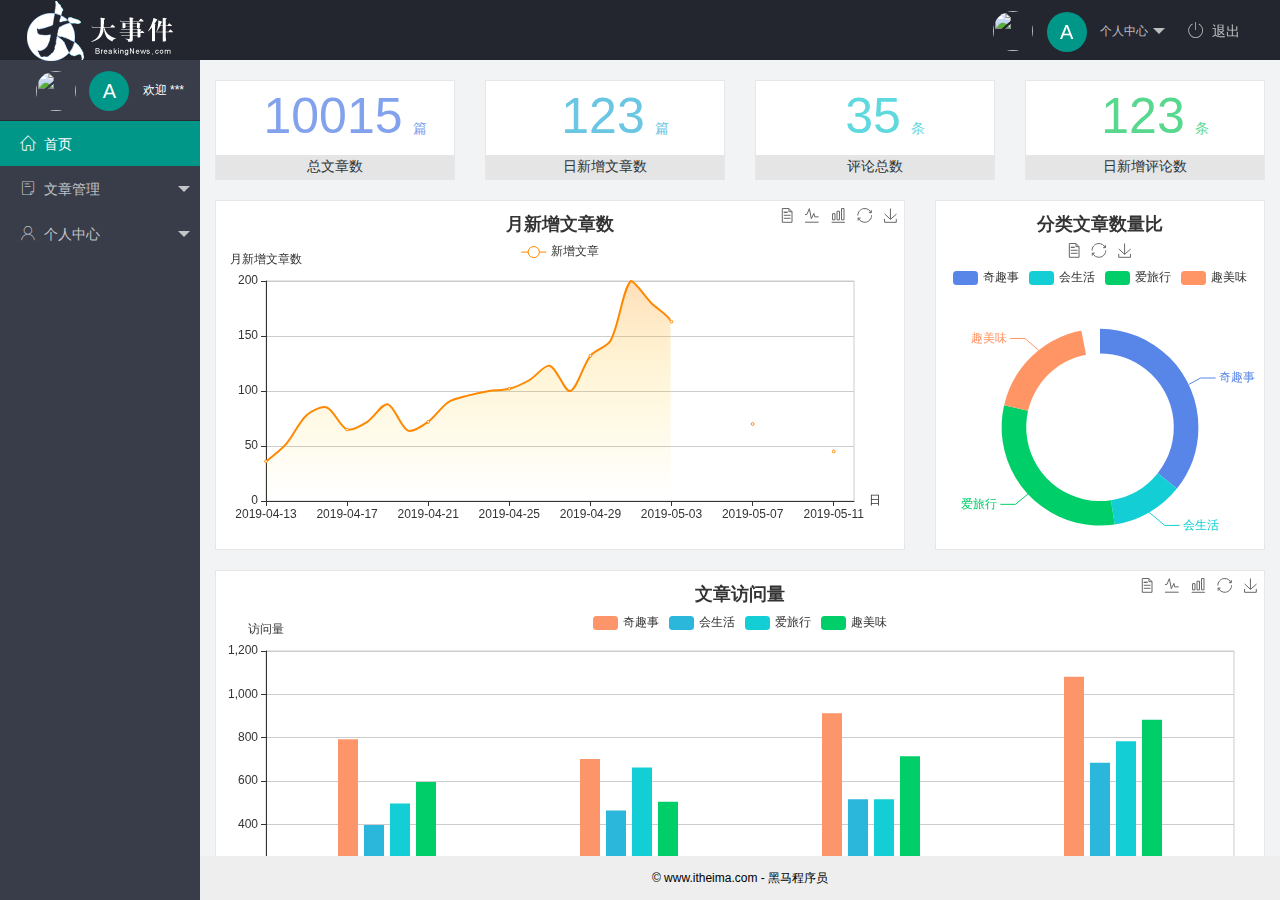
==== commit 5ba60d54: "完成了主页功能的开发" ====
--- a/index.html
+++ b/index.html
@@ -35,7 +35,7 @@
                     </dl>
                 </li>
                 <li class="layui-nav-item">
-                    <a href=""><span class="iconfont icon-tuichu"></span>退出</a>
+                    <a href="javascript:;" id="btnLogout"><span class="iconfont icon-tuichu"></span>退出</a>
                 </li>
             </ul>
         </div>
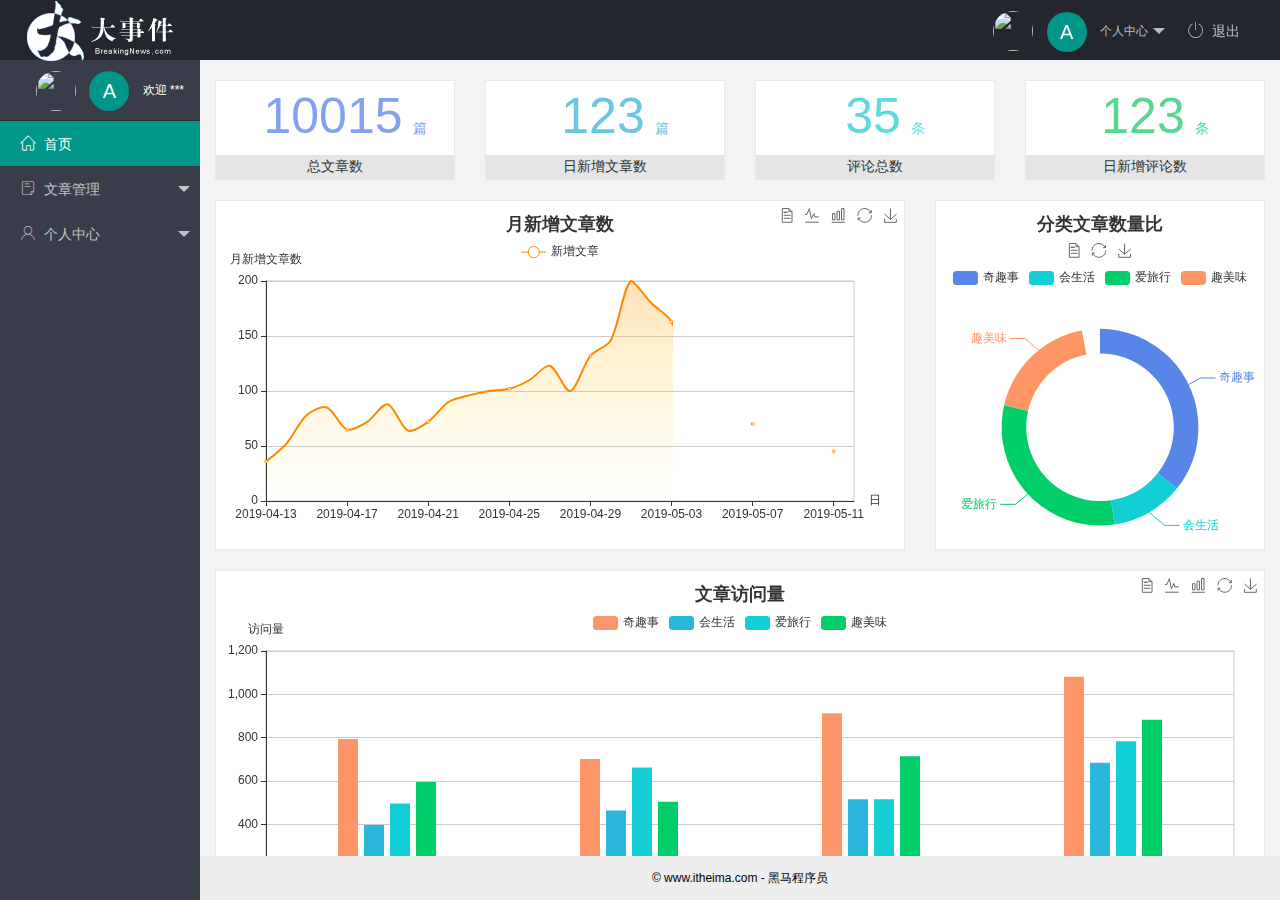
==== commit f59b6840: "完成个人中心功能的开发" ====
--- a/index.html
+++ b/index.html
@@ -29,9 +29,9 @@
                         个人中心
                     </a>
                     <dl class="layui-nav-child">
-                        <dd><a href="">基本资料</a></dd>
-                        <dd><a href="">更换头像</a></dd>
-                        <dd><a href="">重置密码</a></dd>
+                        <dd><a href="/user/user_info.html">基本资料</a></dd>
+                        <dd><a href="/user/user_avatar.html">更换头像</a></dd>
+                        <dd><a href="/user/user_pwd.html">重置密码</a></dd>
                     </dl>
                 </li>
                 <li class="layui-nav-item">
@@ -70,13 +70,16 @@
                         <a href="javascript:;"><span class="iconfont icon-user"></span>个人中心</a>
                         <dl class="layui-nav-child">
                             <dd>
-                                <a href="javascript:;"><i class="layui-icon layui-icon-app"></i>基本资料</a>
+                                <a href="/user/user_info.html" target="fm"><i
+                                        class="layui-icon layui-icon-app"></i>基本资料</a>
                             </dd>
                             <dd>
-                                <a href="javascript:;"><i class="layui-icon layui-icon-app"></i>更换头像</a>
+                                <a href="/user/user_avatar.html" target="fm"><i
+                                        class="layui-icon layui-icon-app"></i>更换头像</a>
                             </dd>
                             <dd>
-                                <a href="javascript:;"><i class="layui-icon layui-icon-app"></i>重置密码</a>
+                                <a href="/user/user_pwd.html" target="fm"><i
+                                        class="layui-icon layui-icon-app"></i>重置密码</a>
                             </dd>
                         </dl>
                     </li>
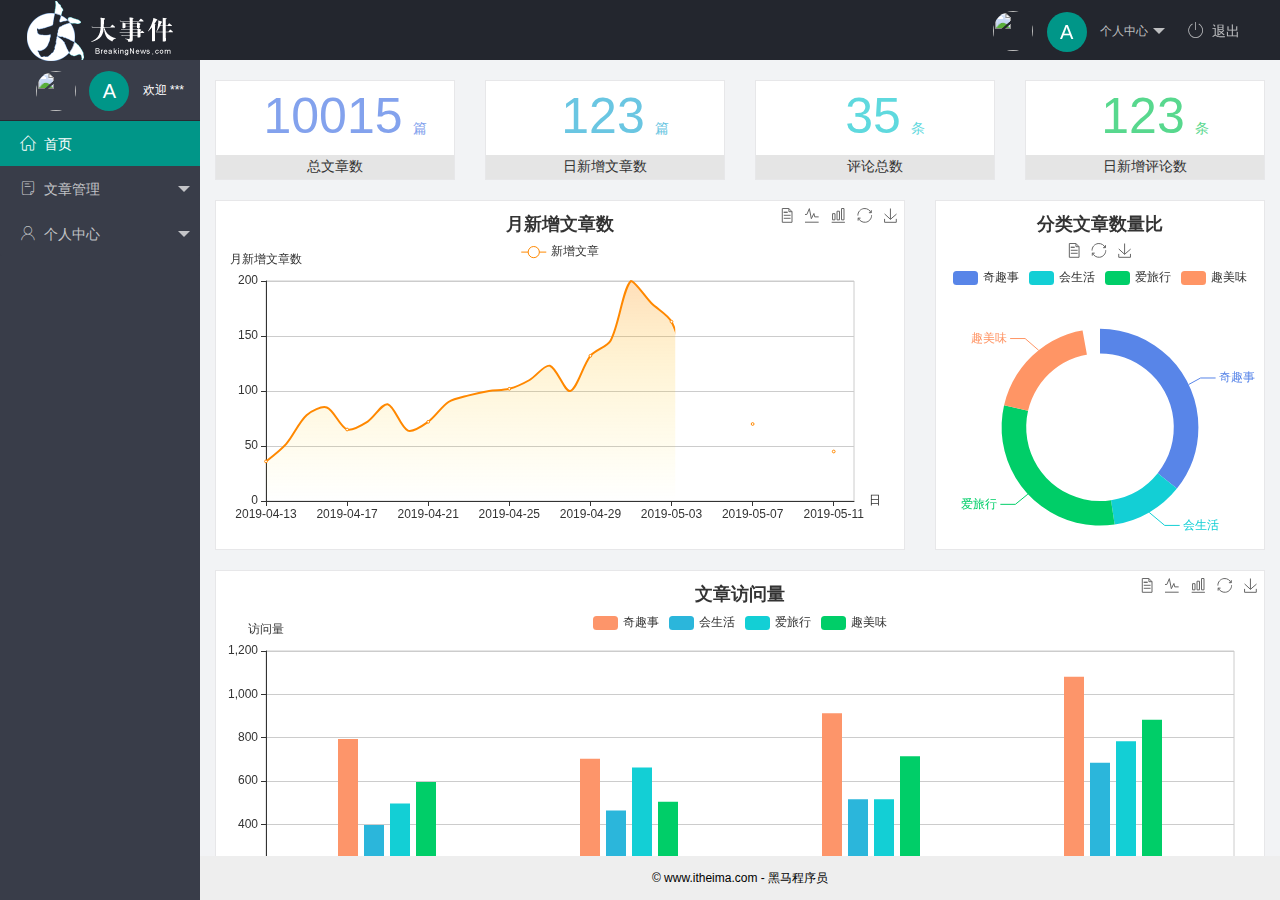
==== commit 215e6663: "完成文章管理相关功能的开发" ====
--- a/index.html
+++ b/index.html
@@ -56,13 +56,16 @@
                         <a class="" href="javascript:;"><span class="iconfont icon-16"></span>文章管理</a>
                         <dl class="layui-nav-child">
                             <dd>
-                                <a href="javascript:;"><i class="layui-icon layui-icon-app"></i>文章类别</a>
+                                <a href="/article/art_cate.html" target="fm"><i
+                                        class="layui-icon layui-icon-app"></i>文章类别</a>
                             </dd>
                             <dd>
-                                <a href="javascript:;"><i class="layui-icon layui-icon-app"></i>文章列表</a>
+                                <a href="/article/art_list.html" target="fm"><i
+                                        class="layui-icon layui-icon-app"></i>文章列表</a>
                             </dd>
                             <dd>
-                                <a href="javascript:;"><i class="layui-icon layui-icon-app"></i>发布文章</a>
+                                <a href="/article/art_pub.html" target="fm"><i
+                                        class="layui-icon layui-icon-app"></i>发布文章</a>
                             </dd>
                         </dl>
                     </li>
